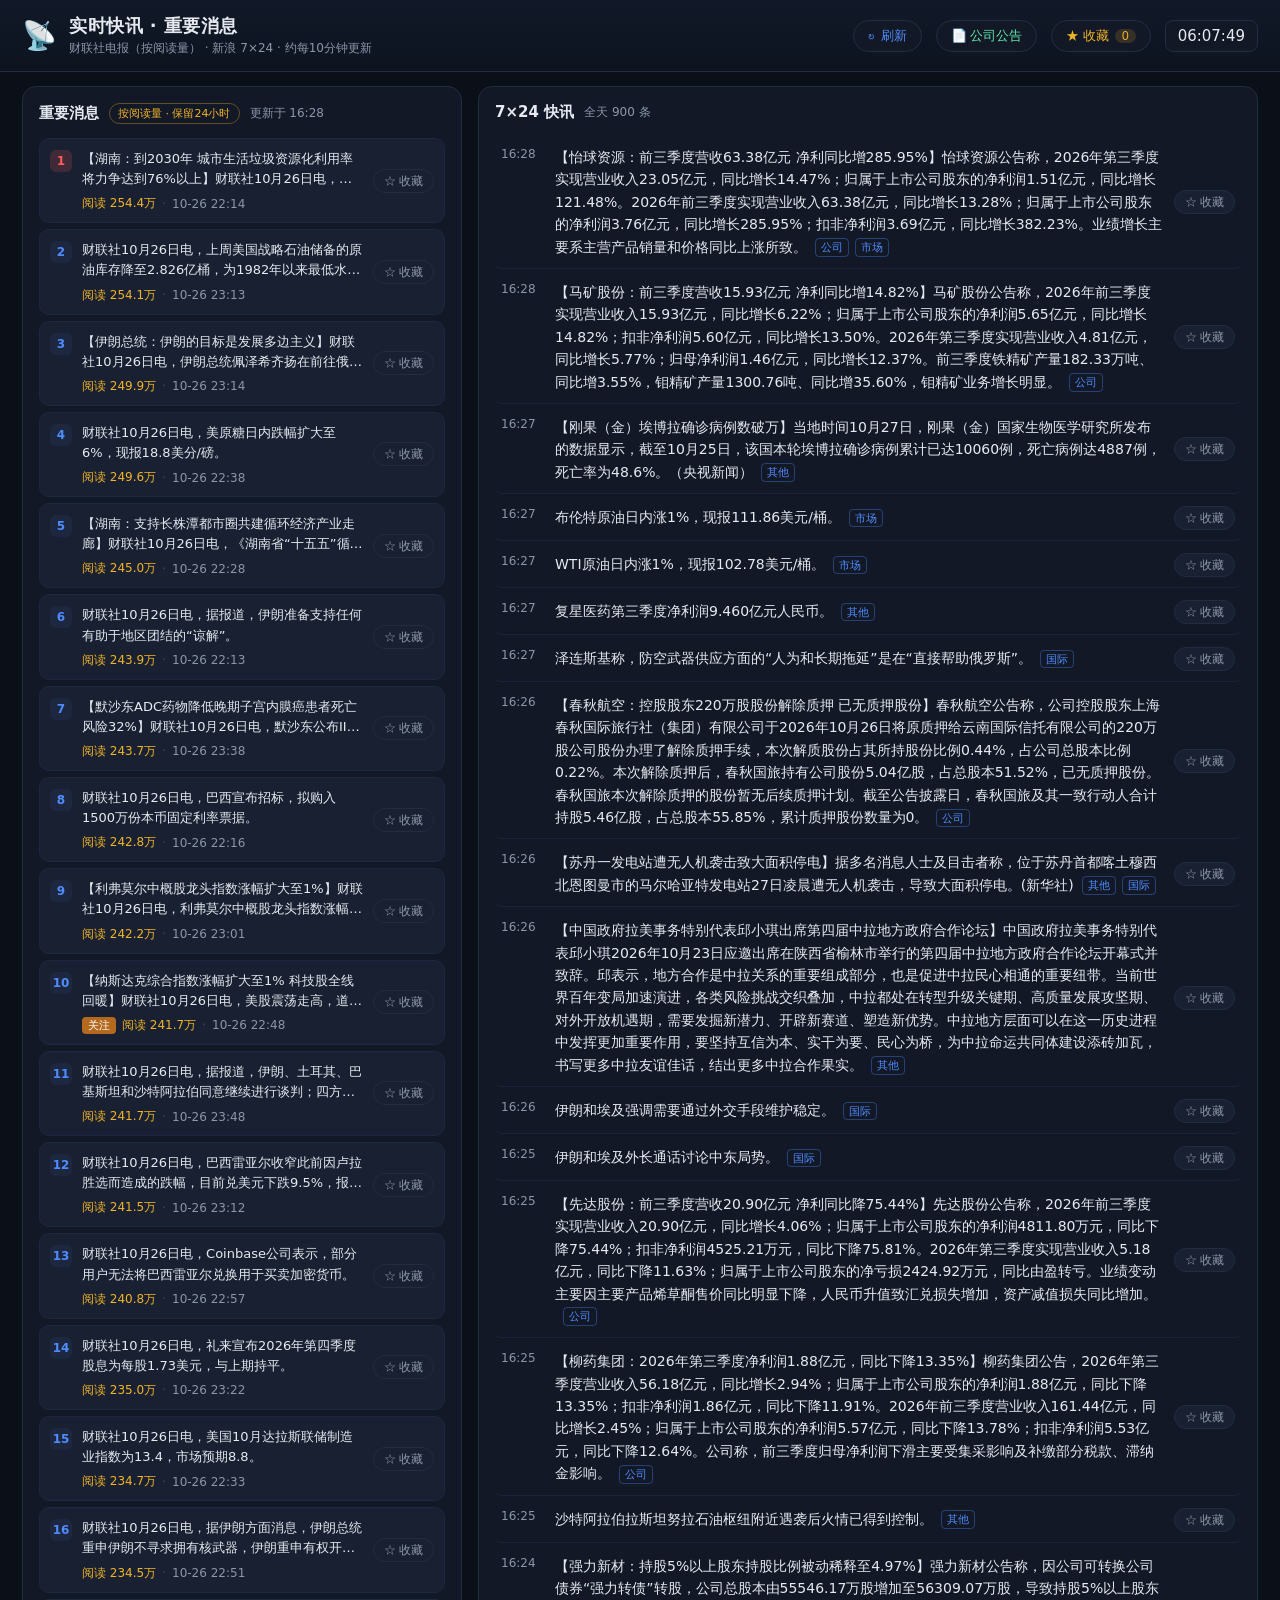
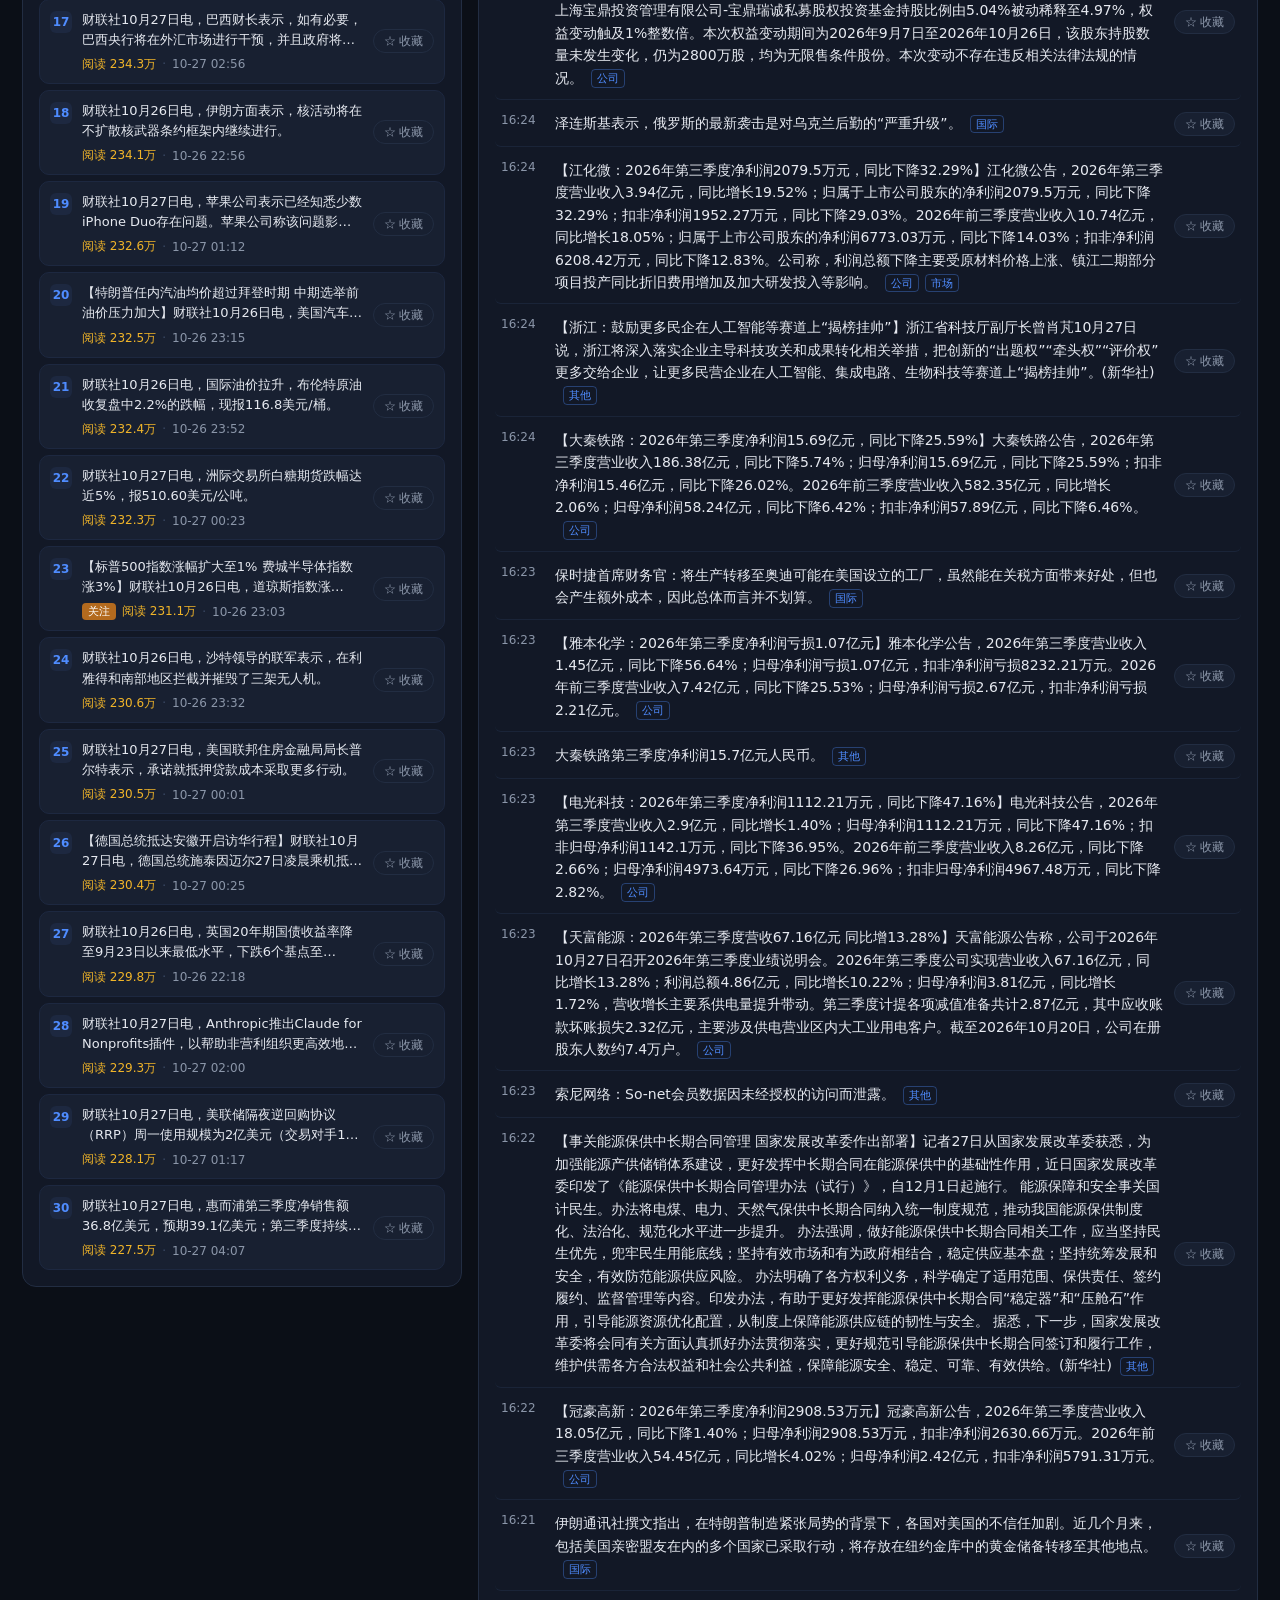
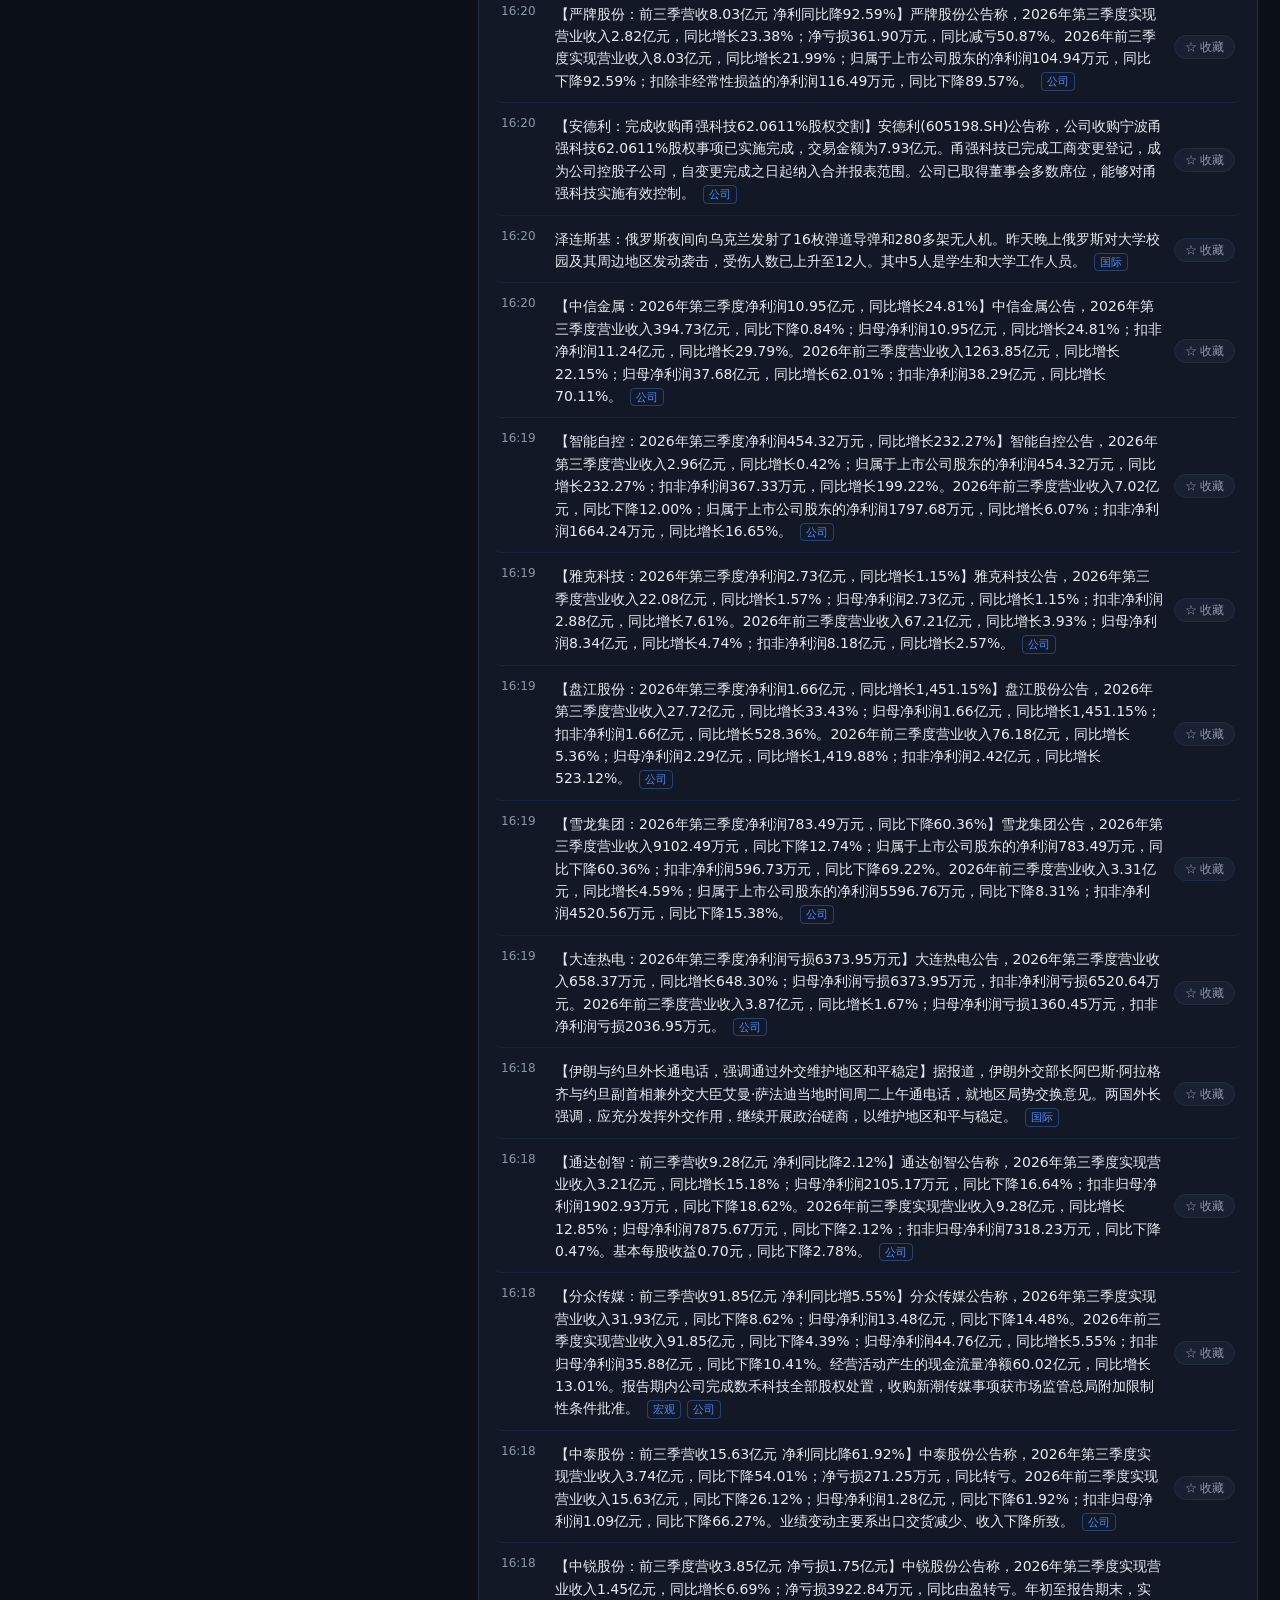
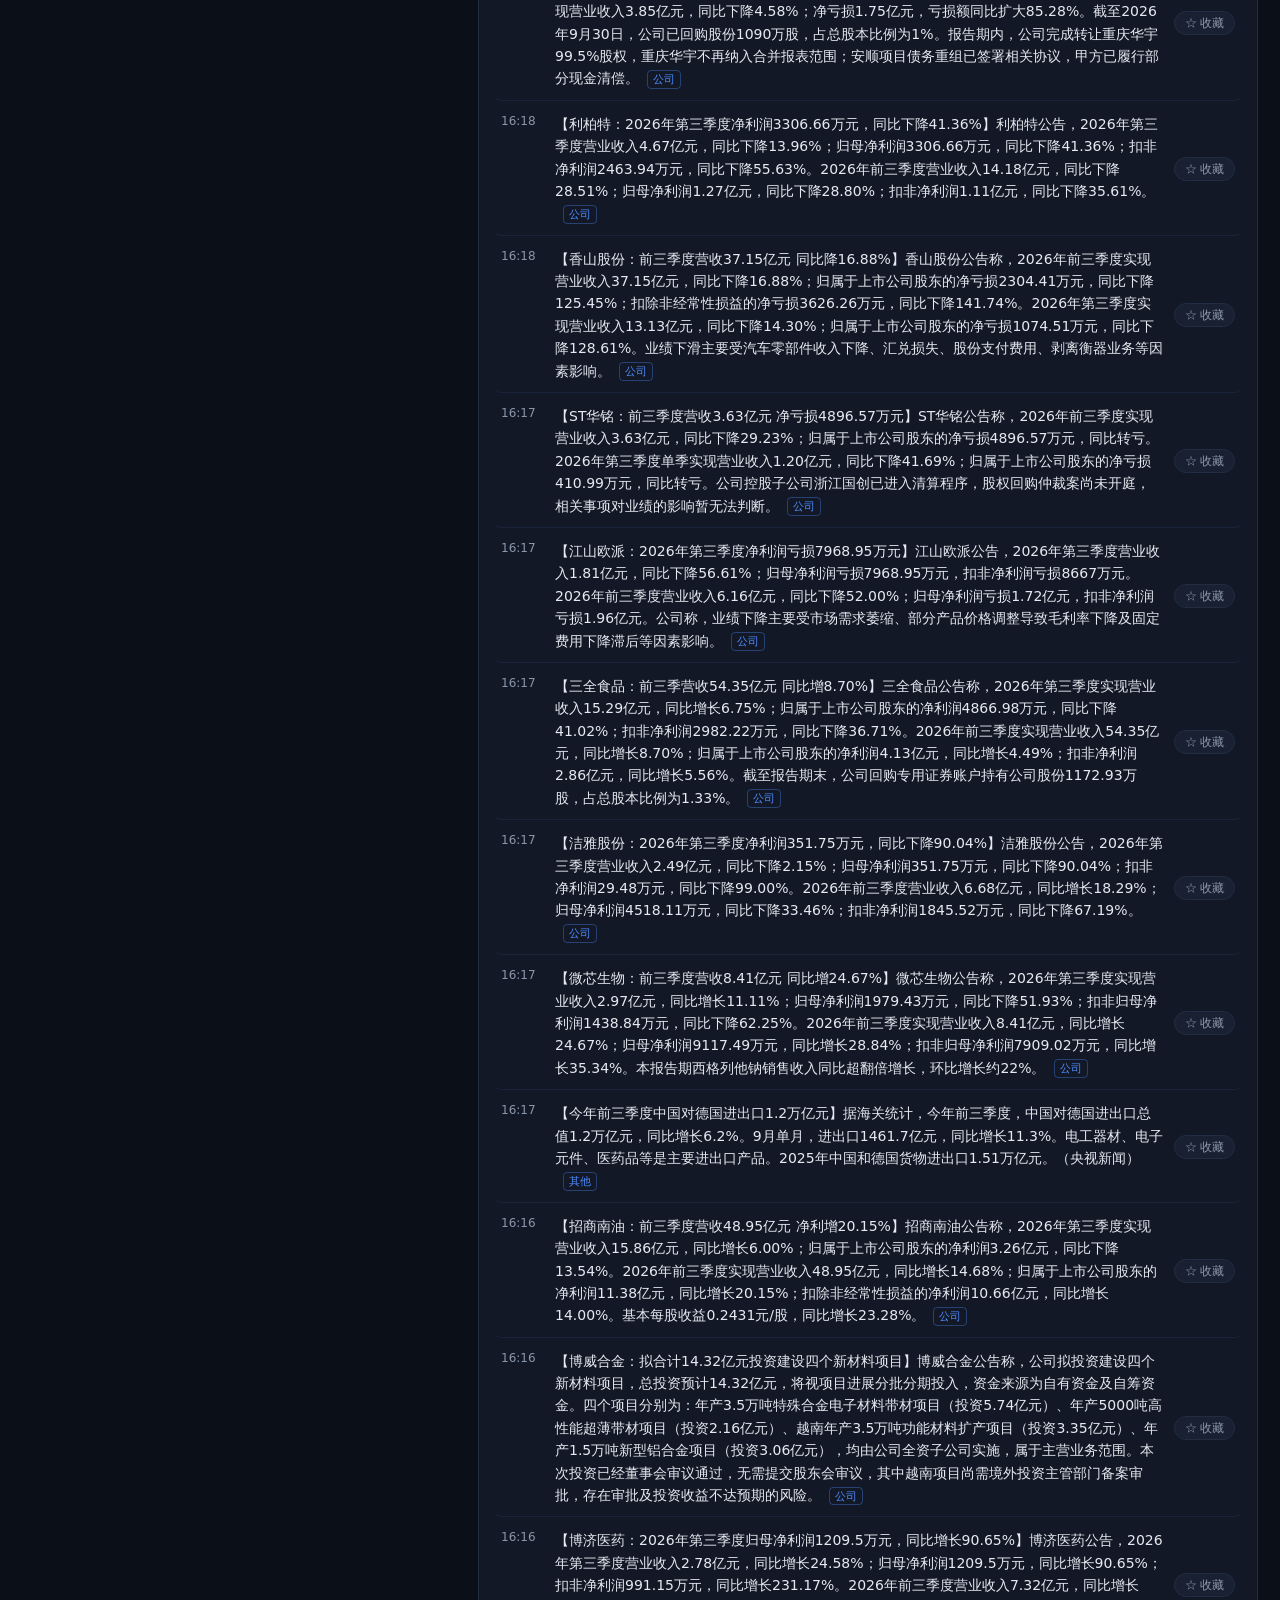
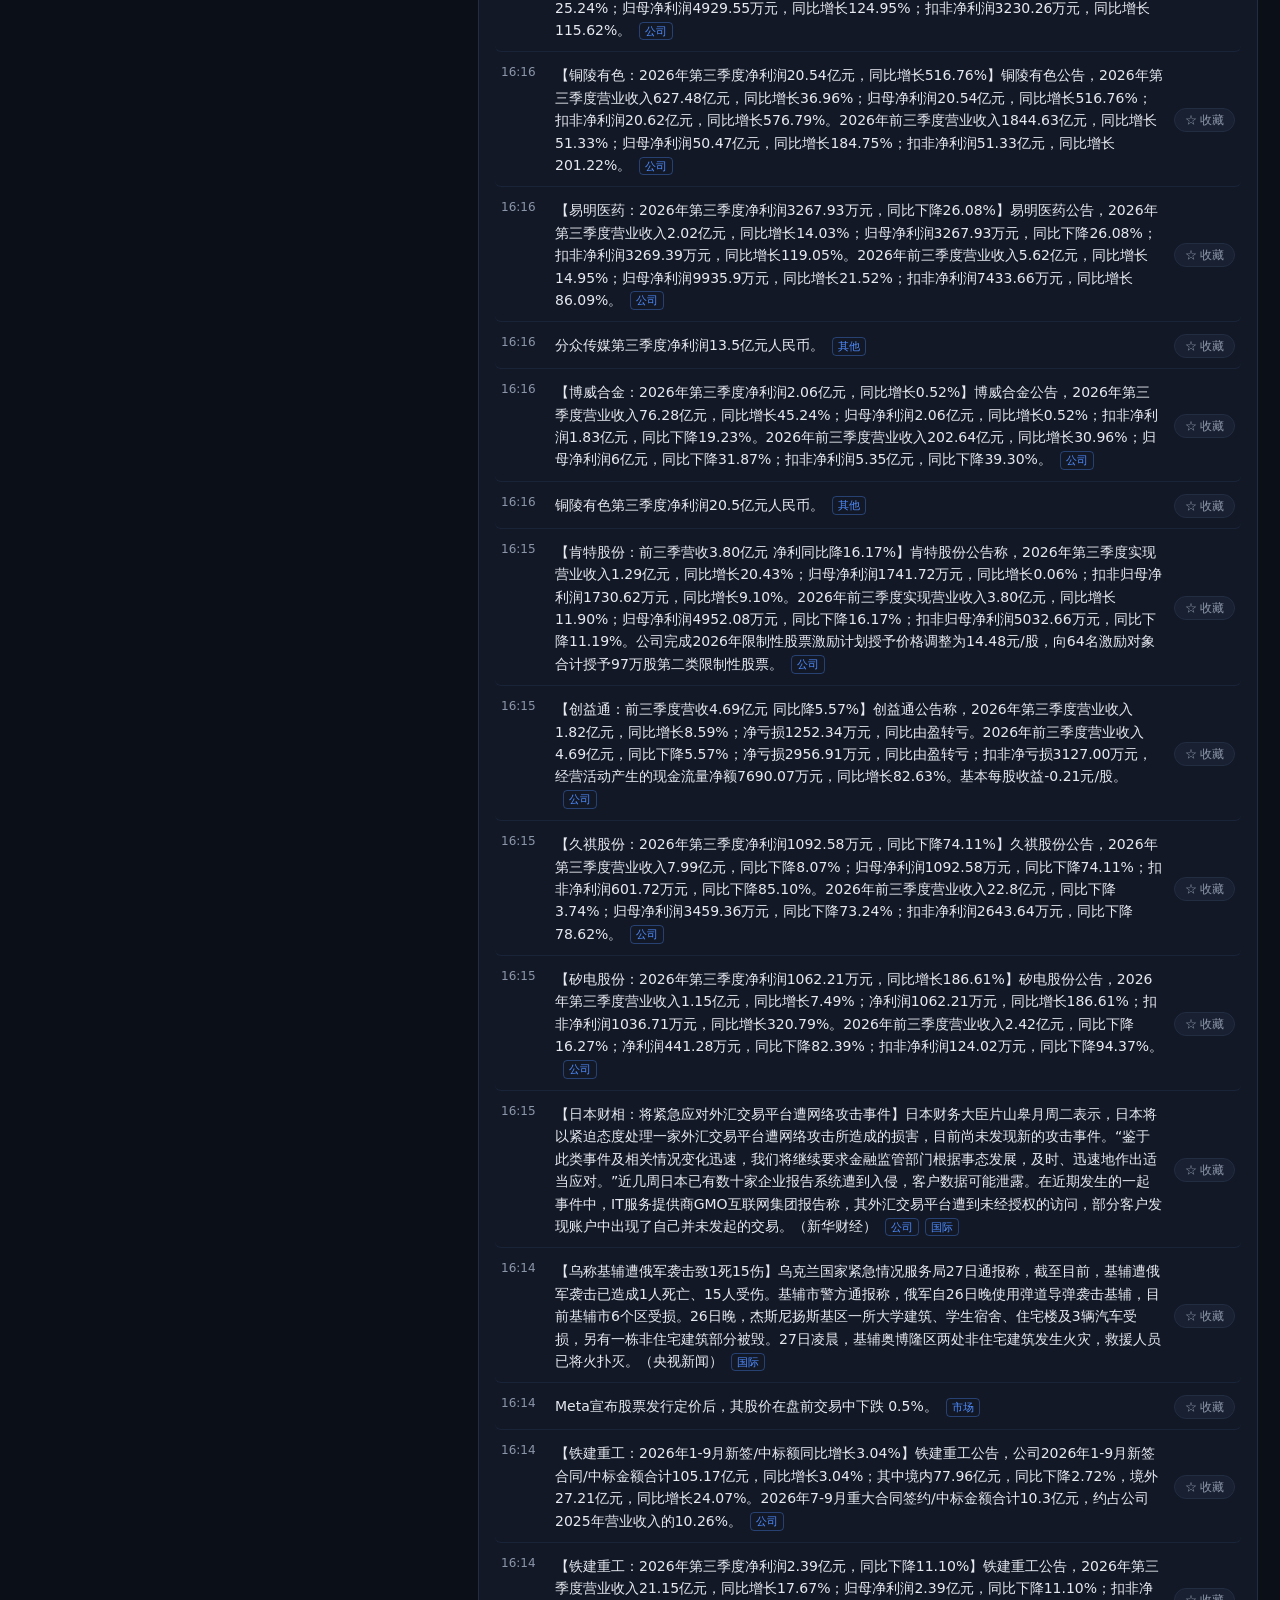
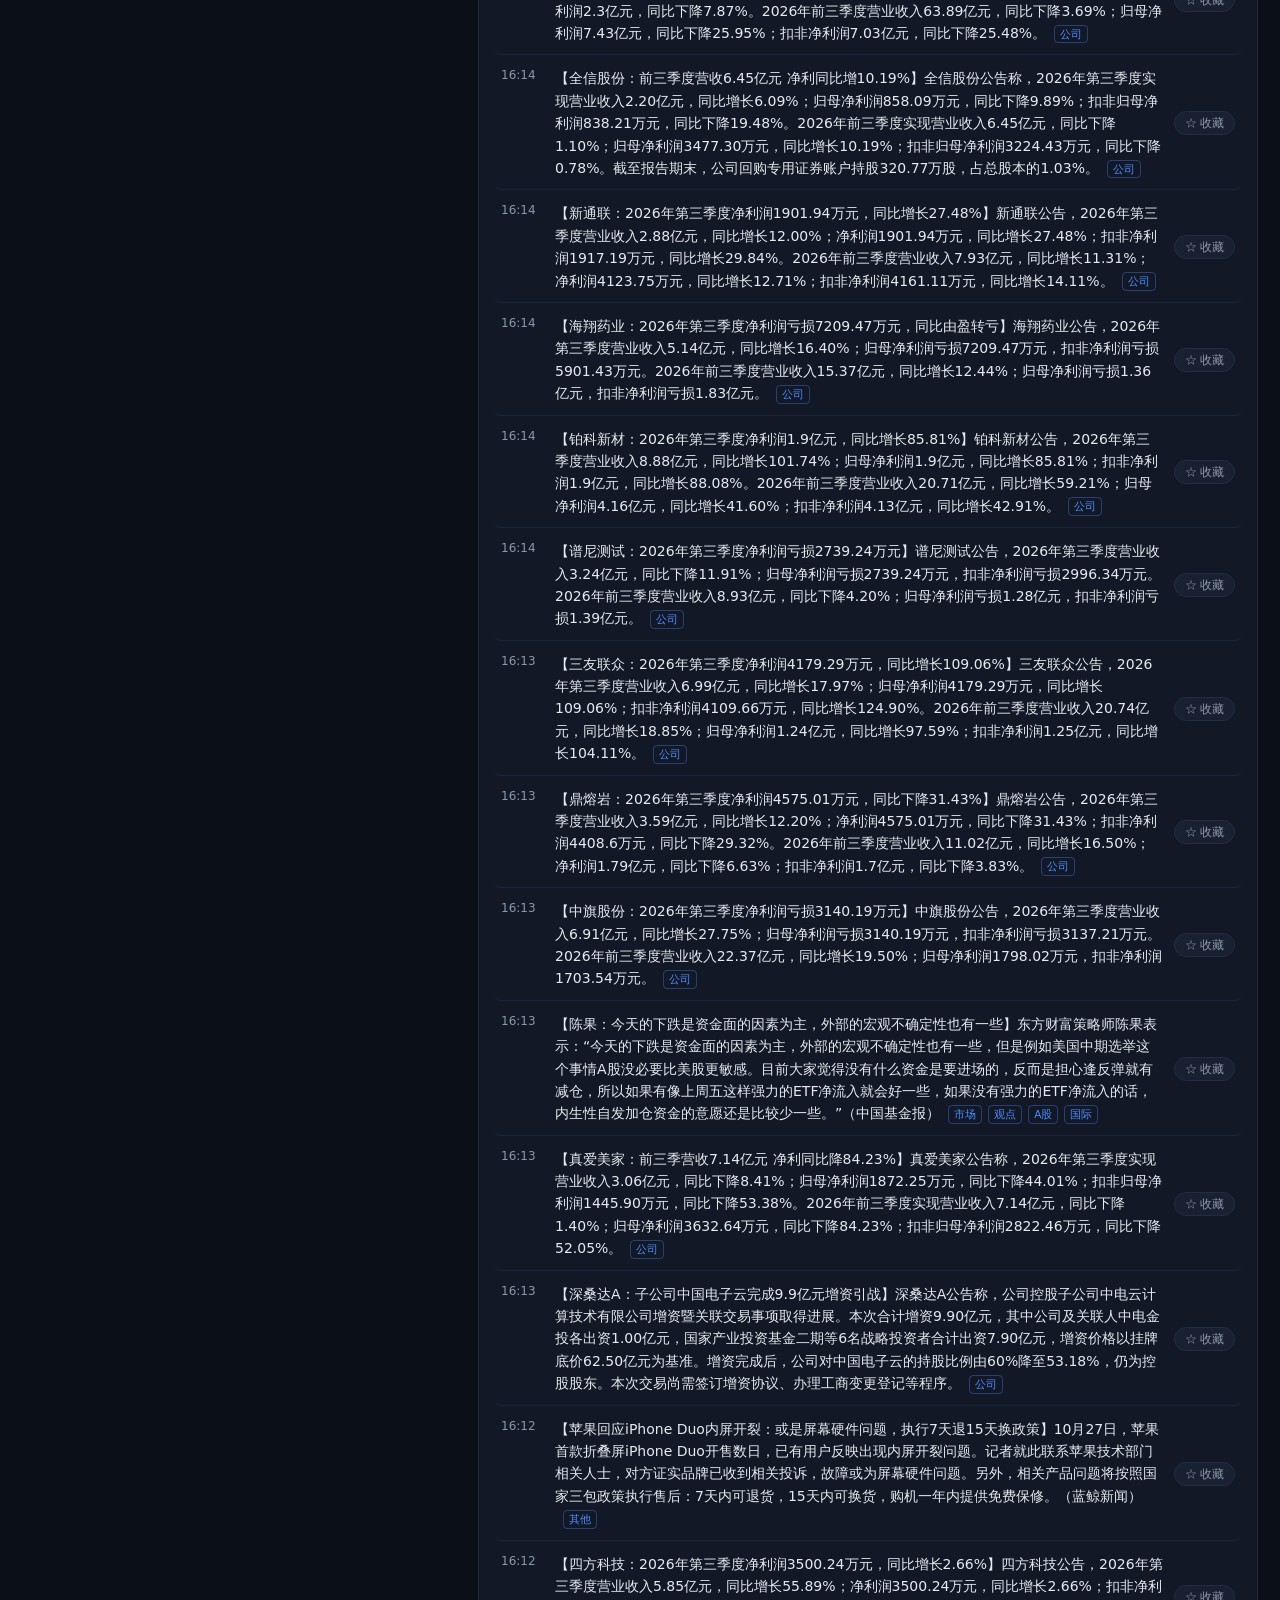
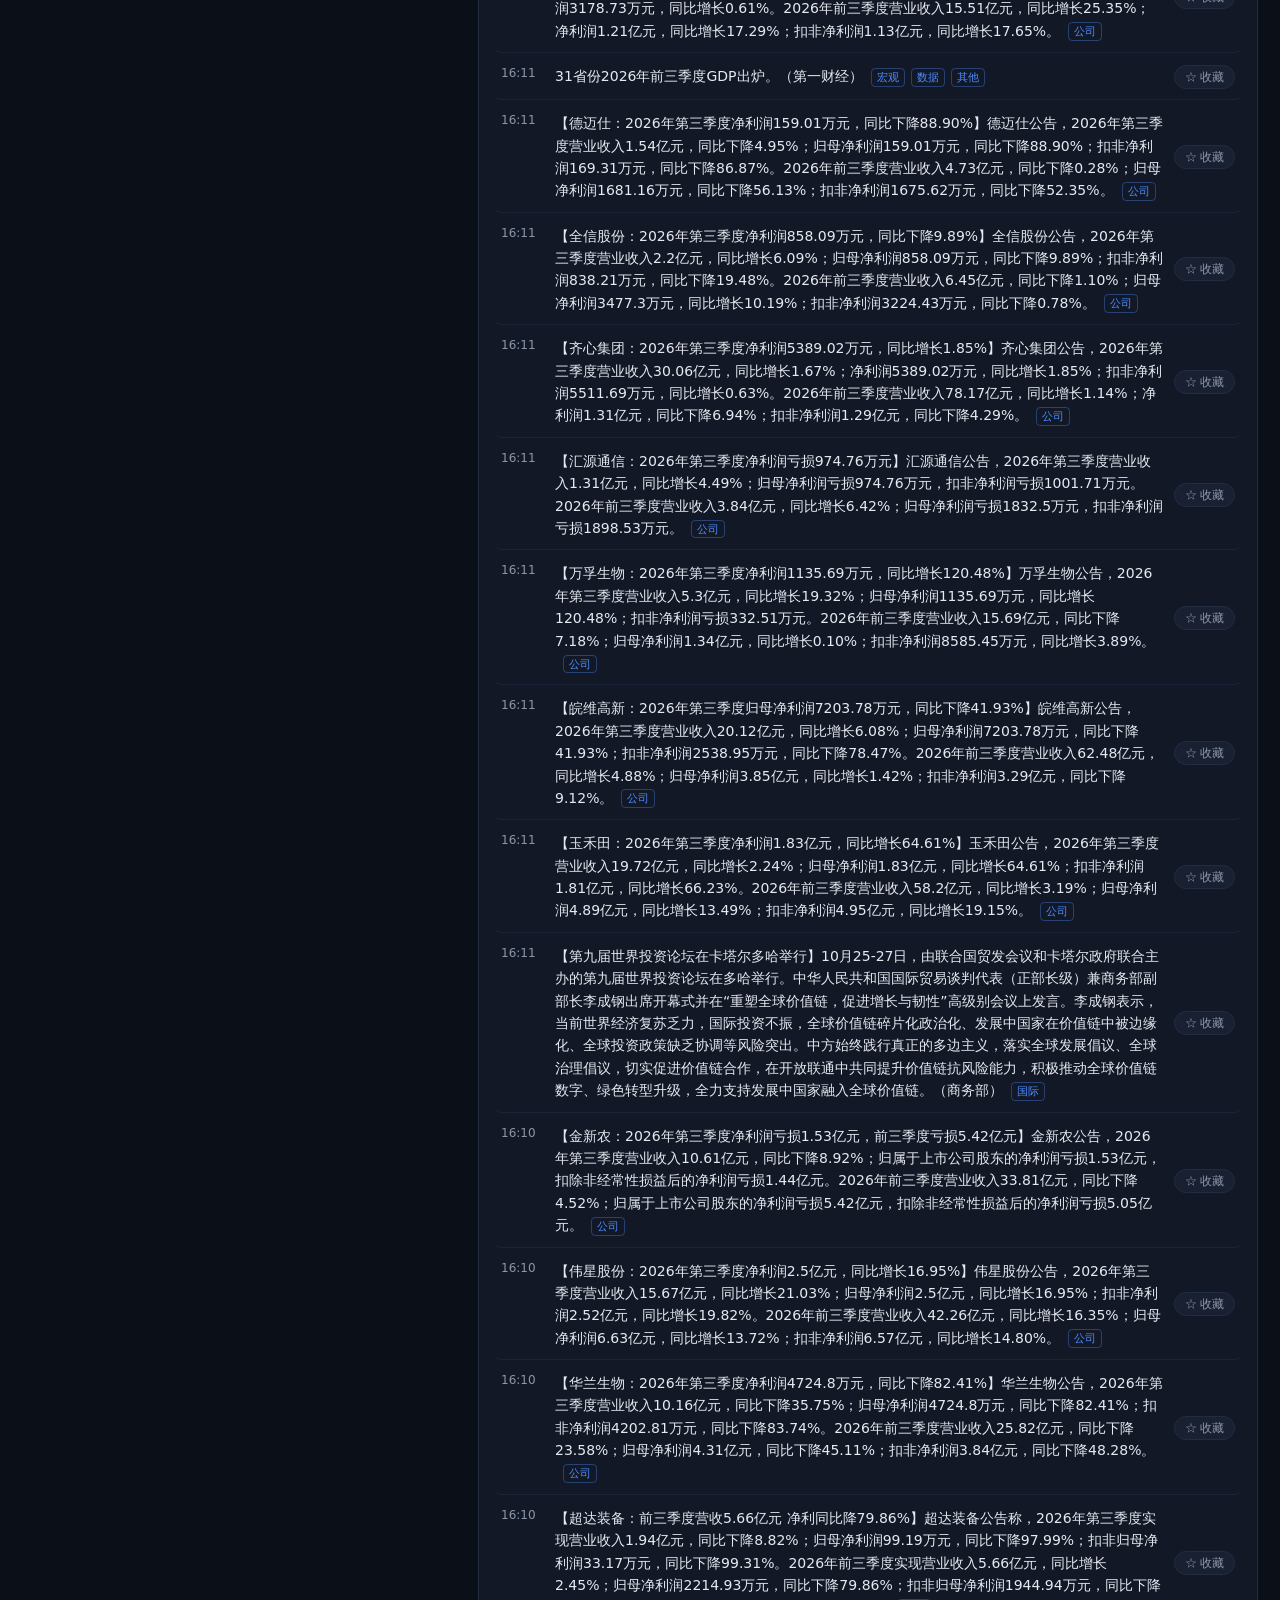
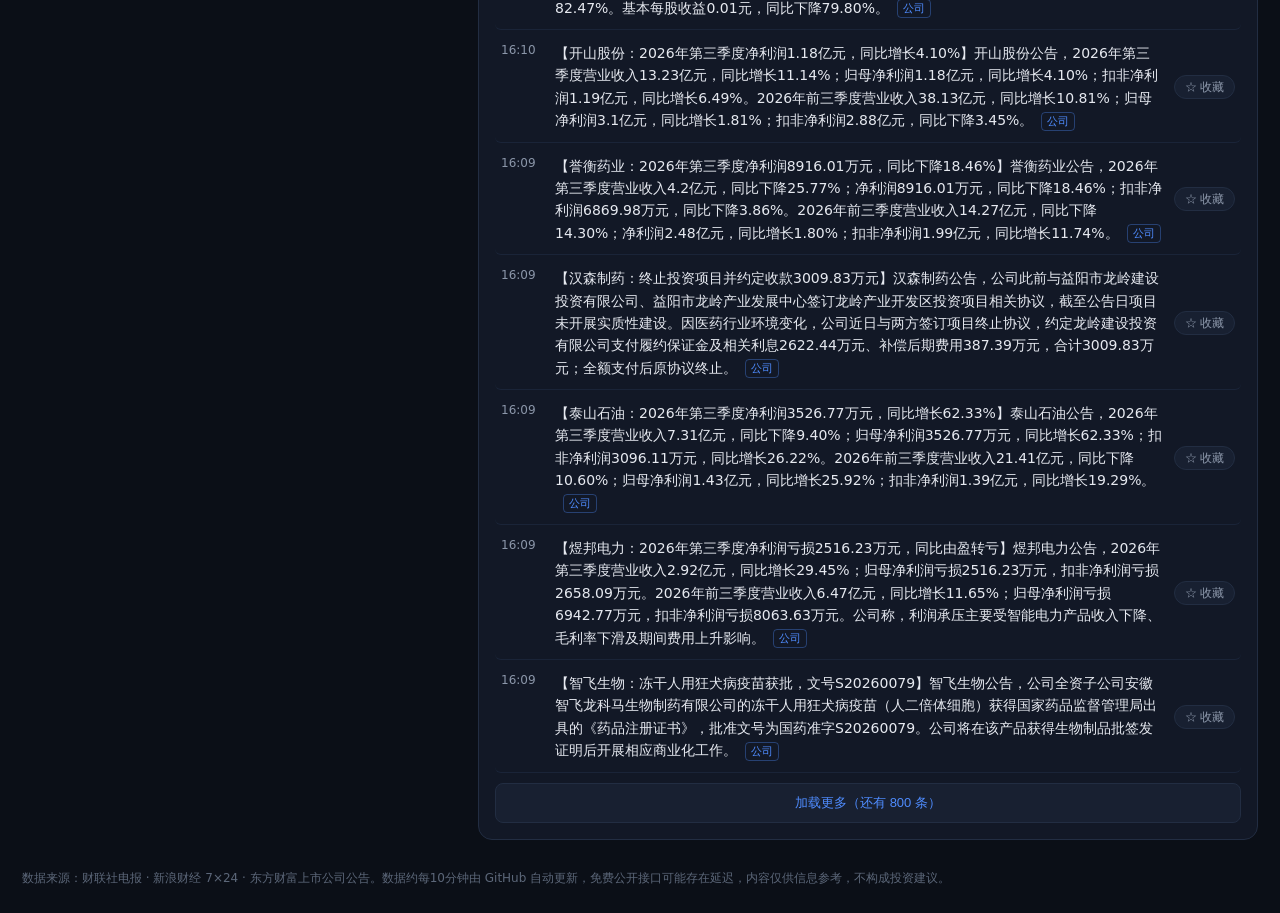
==== docs/index.html @ 0f70a87e "添加 GitHub Pages 静态版 + Actions 定时抓取" ====
<!doctype html>
<html lang="zh-CN">
<head>
  <meta charset="utf-8">
  <meta name="viewport" content="width=device-width, initial-scale=1">
  <title>实时快讯 · 重要消息</title>
  <link rel="stylesheet" href="style.css">
</head>
<body>
  <header class="topbar">
    <div class="brand">
      <span class="logo">📡</span>
      <div>
        <h1>实时快讯 · 重要消息</h1>
        <div class="sub">财联社电报（按阅读量） · 新浪 7×24 · 约每10分钟更新</div>
      </div>
    </div>
    <div class="top-right">
      <button id="refresh-btn" class="refresh-btn"><span class="r-arrow">↻</span> 刷新</button>
      <button id="ann-toggle" class="ann-toggle">📄 公司公告</button>
      <button id="fav-toggle" class="fav-toggle">★ 收藏 <span class="count" id="fav-count">0</span></button>
      <div class="clock" id="clock">--:--:--</div>
    </div>
  </header>

  <main>
    <section class="panel important-panel">
      <div class="panel-head">
        <h2>重要消息</h2>
        <span class="badge">按阅读量 · 保留24小时</span>
        <span class="updated" id="cls-updated">--</span>
      </div>
      <div class="important" id="important"></div>
    </section>

    <section class="panel news-panel">
      <div class="panel-head">
        <h2>7×24 快讯</h2>
        <span class="updated" id="news-updated">--</span>
      </div>
      <div class="news" id="news"></div>
    </section>
  </main>

  <footer>
    数据来源：财联社电报 · 新浪财经 7×24 · 东方财富上市公司公告。数据约每10分钟由 GitHub 自动更新，免费公开接口可能存在延迟，内容仅供信息参考，不构成投资建议。
  </footer>

  <div class="drawer-overlay" id="drawer-overlay"></div>
  <aside class="drawer" id="fav-drawer" aria-hidden="true">
    <div class="drawer-head">
      <h2>我的收藏</h2>
      <span class="drawer-count" id="fav-count-head">0 条</span>
      <button id="clear-favs" class="ghost-btn">清空</button>
      <button id="drawer-close" class="icon-btn" title="关闭">✕</button>
    </div>
    <div class="news drawer-list" id="favs"></div>
  </aside>

  <aside class="drawer" id="ann-drawer" aria-hidden="true">
    <div class="drawer-head">
      <h2>公司公告</h2>
      <span class="drawer-count" id="ann-updated">--</span>
      <button id="ann-drawer-close" class="icon-btn" title="关闭">✕</button>
    </div>
    <div class="ann-list drawer-list" id="announcements"></div>
  </aside>

  <script src="app.js"></script>
</body>
</html>
---- docs/style.css ----
:root {
  --bg: #0b0f17;
  --panel: #121826;
  --panel-2: #182031;
  --border: #222d42;
  --text: #e6e9f0;
  --muted: #8b96a9;
  --up: #ff5b5b;
  --down: #2fbf71;
  --accent: #4f8cff;
  --gold: #f0b429;
}

* { box-sizing: border-box; }

html, body {
  margin: 0;
  padding: 0;
  background: var(--bg);
  color: var(--text);
  font-family: "Segoe UI", "Microsoft YaHei", "PingFang SC", system-ui, sans-serif;
  font-size: 14px;
}

.topbar {
  display: flex;
  align-items: center;
  justify-content: space-between;
  padding: 14px 22px;
  background: linear-gradient(180deg, #111827, #0d1420);
  border-bottom: 1px solid var(--border);
  position: sticky;
  top: 0;
  z-index: 20;
}

.brand { display: flex; align-items: center; gap: 12px; }
.logo { font-size: 28px; }
.brand h1 { margin: 0; font-size: 18px; font-weight: 700; letter-spacing: .5px; }
.sub { color: var(--muted); font-size: 12px; margin-top: 2px; }

.top-right { display: flex; align-items: center; gap: 14px; }
.clock {
  font-variant-numeric: tabular-nums;
  font-size: 15px;
  background: var(--panel);
  border: 1px solid var(--border);
  padding: 6px 12px;
  border-radius: 8px;
}
.status-pill {
  font-size: 12px;
  padding: 6px 12px;
  border-radius: 999px;
  border: 1px solid var(--border);
  color: var(--muted);
  background: var(--panel);
}
.status-pill.ok { color: #5ee6a8; border-color: rgba(94,230,168,.4); }
.status-pill.err { color: #ff8b8b; border-color: rgba(255,139,139,.4); }
.refresh-btn {
  background: var(--panel);
  border: 1px solid var(--border);
  color: var(--accent);
  border-radius: 999px;
  padding: 6px 14px;
  font-size: 13px;
  cursor: pointer;
  display: inline-flex;
  align-items: center;
  gap: 6px;
}
.refresh-btn:hover { border-color: rgba(79,140,255,.5); }
.refresh-btn .r-arrow { display: inline-block; }
.refresh-btn.spinning .r-arrow { animation: spin .7s linear; }
@keyframes spin { from { transform: rotate(0deg); } to { transform: rotate(360deg); } }
.ann-toggle {
  background: var(--panel);
  border: 1px solid var(--border);
  color: #5ee6a8;
  border-radius: 999px;
  padding: 6px 14px;
  font-size: 13px;
  cursor: pointer;
  display: inline-flex;
  align-items: center;
  gap: 6px;
}
.ann-toggle:hover { border-color: rgba(94,230,168,.5); }
.fav-toggle {
  background: var(--panel);
  border: 1px solid var(--border);
  color: var(--gold);
  border-radius: 999px;
  padding: 6px 14px;
  font-size: 13px;
  cursor: pointer;
  display: inline-flex;
  align-items: center;
  gap: 6px;
}
.fav-toggle:hover { border-color: rgba(240,180,41,.5); }
.count {
  background: rgba(240,180,41,.16);
  color: var(--gold);
  border-radius: 999px;
  padding: 0 7px;
  font-size: 12px;
  font-variant-numeric: tabular-nums;
}

main {
  max-width: 1500px;
  margin: 0 auto;
  padding: 14px 22px 30px;
  display: grid;
  grid-template-columns: minmax(340px, 440px) 1fr;
  gap: 16px;
  align-items: start;
}

.panel {
  background: var(--panel);
  border: 1px solid var(--border);
  border-radius: 14px;
  padding: 16px;
}
.important-panel { position: sticky; top: 76px; }

.panel-head {
  display: flex;
  align-items: center;
  flex-wrap: wrap;
  gap: 10px;
  margin-bottom: 14px;
}
.panel-head h2 { margin: 0; font-size: 15px; font-weight: 700; }
.badge {
  font-size: 11px;
  color: var(--gold);
  border: 1px solid rgba(240,180,41,.35);
  padding: 2px 8px;
  border-radius: 999px;
}
.updated { color: var(--muted); font-size: 12px; font-variant-numeric: tabular-nums; }

/* 重要消息 */
.important { display: flex; flex-direction: column; gap: 6px; }
.imp-item {
  display: flex;
  align-items: flex-start;
  gap: 10px;
  padding: 10px;
  background: var(--panel-2);
  border: 1px solid #1d2840;
  border-radius: 10px;
}
.imp-rank {
  flex: 0 0 auto;
  width: 22px;
  height: 22px;
  border-radius: 6px;
  background: #1d2840;
  color: var(--accent);
  font-size: 12px;
  font-weight: 700;
  display: flex;
  align-items: center;
  justify-content: center;
  margin-top: 1px;
}
.imp-item:first-child .imp-rank { background: rgba(255,91,91,.18); color: var(--up); }
.imp-body { flex: 1; min-width: 0; }
.imp-text {
  font-size: 13px;
  line-height: 1.55;
  display: -webkit-box;
  -webkit-line-clamp: 2;
  -webkit-box-orient: vertical;
  overflow: hidden;
}
.imp-text a { color: var(--text); text-decoration: none; }
.imp-text a:hover { color: var(--accent); }
.imp-meta {
  display: flex;
  align-items: center;
  flex-wrap: wrap;
  gap: 6px;
  margin-top: 6px;
  font-size: 12px;
  color: var(--muted);
}
.read { color: var(--gold); }
.dot { color: #3d4b66; }
.lvl-tag {
  font-size: 11px;
  color: #fff;
  background: #d33a3a;
  padding: 1px 6px;
  border-radius: 4px;
}
.lvl-tag.b { background: #b36a1e; }

/* 快讯与收藏 */
.news { display: flex; flex-direction: column; gap: 2px; }
.news-item {
  display: flex;
  align-items: flex-start;
  gap: 10px;
  padding: 10px 6px;
  border-bottom: 1px solid #1a2438;
  border-radius: 6px;
}
.news-item:hover { background: #161e30; }
.news-time {
  color: var(--muted);
  font-size: 12px;
  font-variant-numeric: tabular-nums;
  white-space: nowrap;
  padding-top: 1px;
  min-width: 44px;
}
.news-body { flex: 1; min-width: 0; line-height: 1.6; }
.news-text a { color: var(--text); text-decoration: none; }
.news-text a:hover { color: var(--accent); }
.news-tags { display: inline-flex; gap: 6px; margin-left: 8px; vertical-align: middle; }
.news-tag {
  font-size: 10.5px;
  color: var(--accent);
  border: 1px solid rgba(79,140,255,.35);
  padding: 0 5px;
  border-radius: 4px;
}
.news-src {
  font-size: 11px;
  color: var(--muted);
  border: 1px solid var(--border);
  padding: 0 6px;
  border-radius: 4px;
  margin-left: 8px;
}

.fav-btn {
  flex: 0 0 auto;
  background: var(--panel-2);
  border: 1px solid var(--border);
  cursor: pointer;
  color: var(--muted);
  font-size: 12px;
  line-height: 1;
  padding: 5px 10px;
  border-radius: 999px;
  white-space: nowrap;
  align-self: center;
  transition: all .12s;
}
.fav-btn:hover { color: var(--gold); border-color: rgba(240,180,41,.5); }
.fav-btn.on { color: var(--gold); border-color: rgba(240,180,41,.5); background: rgba(240,180,41,.08); }

.ghost-btn {
  background: var(--panel-2);
  border: 1px solid var(--border);
  color: var(--muted);
  border-radius: 8px;
  padding: 5px 12px;
  font-size: 12px;
  cursor: pointer;
}
.ghost-btn:hover { color: #ff8b8b; border-color: rgba(255,139,139,.4); }

.empty { color: var(--muted); font-size: 13px; padding: 16px 4px; }

.news-item.fresh { animation: fadein 1.4s; }
@keyframes fadein { from { background: rgba(79,140,255,.16); } to { background: transparent; } }
.load-more {
  display: block;
  width: 100%;
  margin-top: 10px;
  padding: 10px;
  background: var(--panel-2);
  border: 1px solid var(--border);
  color: var(--accent);
  border-radius: 8px;
  cursor: pointer;
  font-size: 13px;
}
.load-more:hover { border-color: rgba(79,140,255,.5); }

/* 上市公司公告 */
.ann-list { display: flex; flex-direction: column; gap: 2px; }
.ann-item {
  display: flex;
  align-items: flex-start;
  gap: 12px;
  padding: 9px 6px;
  border-bottom: 1px solid #1a2438;
  border-radius: 6px;
}
.ann-item:hover { background: #161e30; }
.ann-date {
  color: var(--muted);
  font-size: 12px;
  font-variant-numeric: tabular-nums;
  white-space: nowrap;
  min-width: 40px;
  padding-top: 1px;
}
.ann-body { flex: 1; min-width: 0; }
.ann-title { font-size: 13.5px; line-height: 1.5; }
.ann-title a { color: var(--text); text-decoration: none; }
.ann-title a:hover { color: var(--accent); }
.ann-meta { display: flex; align-items: center; gap: 8px; margin-top: 4px; font-size: 12px; color: var(--muted); }
.ann-company { color: #9aa7bc; }
.ann-cat {
  font-size: 11px;
  color: var(--accent);
  border: 1px solid rgba(79,140,255,.35);
  padding: 0 6px;
  border-radius: 4px;
}
.ann-link { color: var(--text); text-decoration: none; cursor: pointer; }
.ann-link:hover { color: var(--accent); }

/* 收藏抽屉 */
.drawer-overlay {
  position: fixed;
  inset: 0;
  background: rgba(4,8,16,.55);
  opacity: 0;
  visibility: hidden;
  transition: opacity .18s;
  z-index: 40;
}
.drawer-overlay.open { opacity: 1; visibility: visible; }
.drawer {
  position: fixed;
  top: 0;
  right: 0;
  bottom: 0;
  width: min(440px, 92vw);
  background: #0f1522;
  border-left: 1px solid var(--border);
  z-index: 50;
  transform: translateX(100%);
  transition: transform .22s ease;
  display: flex;
  flex-direction: column;
}
.drawer.open { transform: translateX(0); }
.drawer-head {
  display: flex;
  align-items: center;
  gap: 10px;
  padding: 16px;
  border-bottom: 1px solid var(--border);
}
.drawer-head h2 { margin: 0; font-size: 15px; font-weight: 700; }
.drawer-count { color: var(--gold); font-size: 12px; }
.drawer-head .ghost-btn { margin-left: auto; }
.icon-btn {
  background: none;
  border: none;
  color: var(--muted);
  font-size: 16px;
  cursor: pointer;
  padding: 4px 8px;
  border-radius: 6px;
}
.icon-btn:hover { color: var(--text); background: var(--panel-2); }
.drawer-list { flex: 1; overflow-y: auto; padding: 6px 14px 20px; }

/* 公告正文弹窗 */
.modal-overlay {
  position: fixed;
  inset: 0;
  background: rgba(4,8,16,.6);
  opacity: 0;
  visibility: hidden;
  transition: opacity .18s;
  z-index: 60;
}
.modal-overlay.open { opacity: 1; visibility: visible; }
.modal {
  position: fixed;
  left: 50%;
  top: 50%;
  transform: translate(-50%, -50%) scale(.98);
  width: min(760px, 94vw);
  max-height: 86vh;
  background: #101624;
  border: 1px solid var(--border);
  border-radius: 14px;
  z-index: 70;
  display: flex;
  flex-direction: column;
  opacity: 0;
  visibility: hidden;
  transition: all .18s;
}
.modal.open { opacity: 1; visibility: visible; transform: translate(-50%, -50%) scale(1); }
.modal-head {
  display: flex;
  align-items: center;
  justify-content: space-between;
  gap: 10px;
  padding: 14px 16px;
  border-bottom: 1px solid var(--border);
}
.modal-head h2 { margin: 0; font-size: 15px; font-weight: 700; }
.modal-meta { padding: 8px 16px 0; color: var(--muted); font-size: 12px; }
.modal-body {
  flex: 1;
  overflow-y: auto;
  padding: 12px 16px 16px;
  font-size: 13.5px;
  line-height: 1.75;
  white-space: pre-wrap;
  word-break: break-word;
}
.modal-foot { padding: 10px 16px; border-top: 1px solid var(--border); }
.modal-foot a { color: var(--accent); text-decoration: none; font-size: 12.5px; }
.modal-foot a:hover { text-decoration: underline; }

footer {
  max-width: 1500px;
  margin: 0 auto 26px;
  padding: 0 22px;
  color: #5c6779;
  font-size: 12px;
}

@media (max-width: 980px) {
  main { grid-template-columns: 1fr; }
  .important-panel { position: static; }
  .topbar { flex-direction: column; align-items: flex-start; gap: 10px; }
  .top-right { width: 100%; justify-content: space-between; }
}
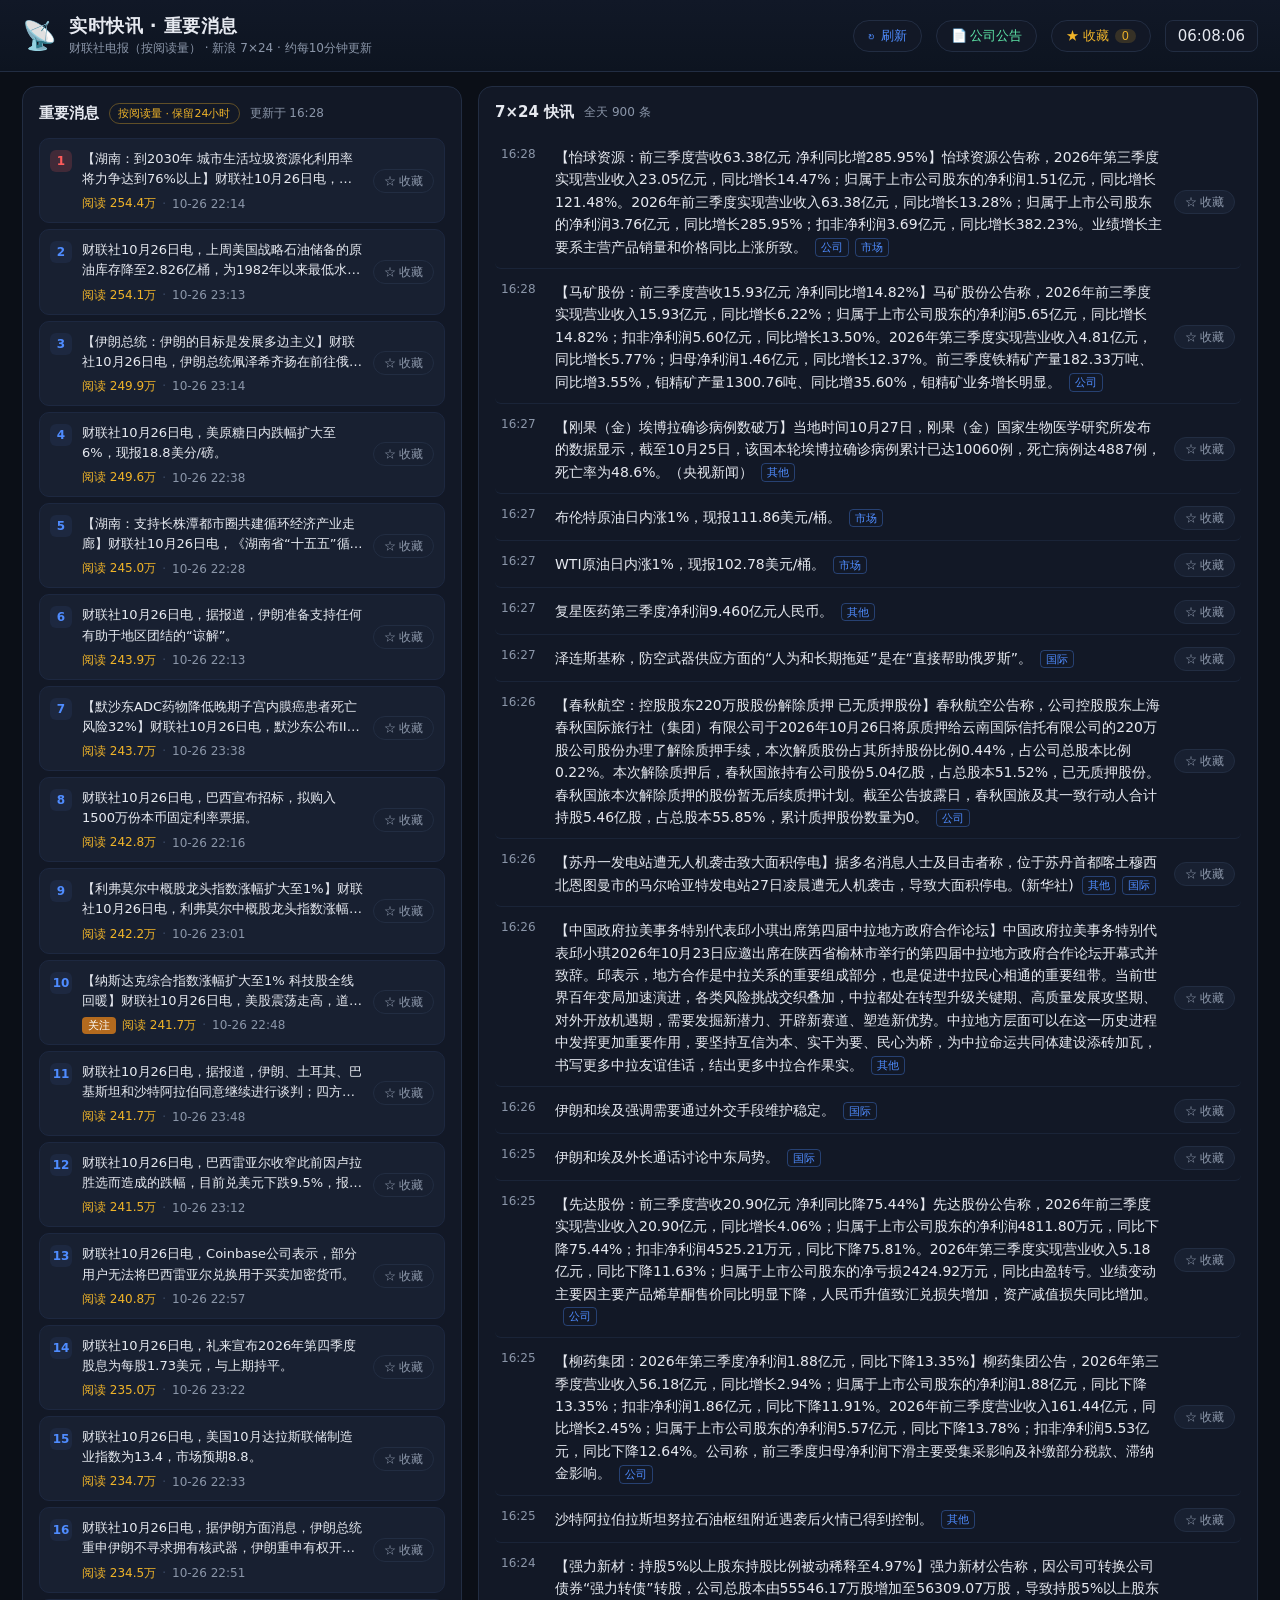
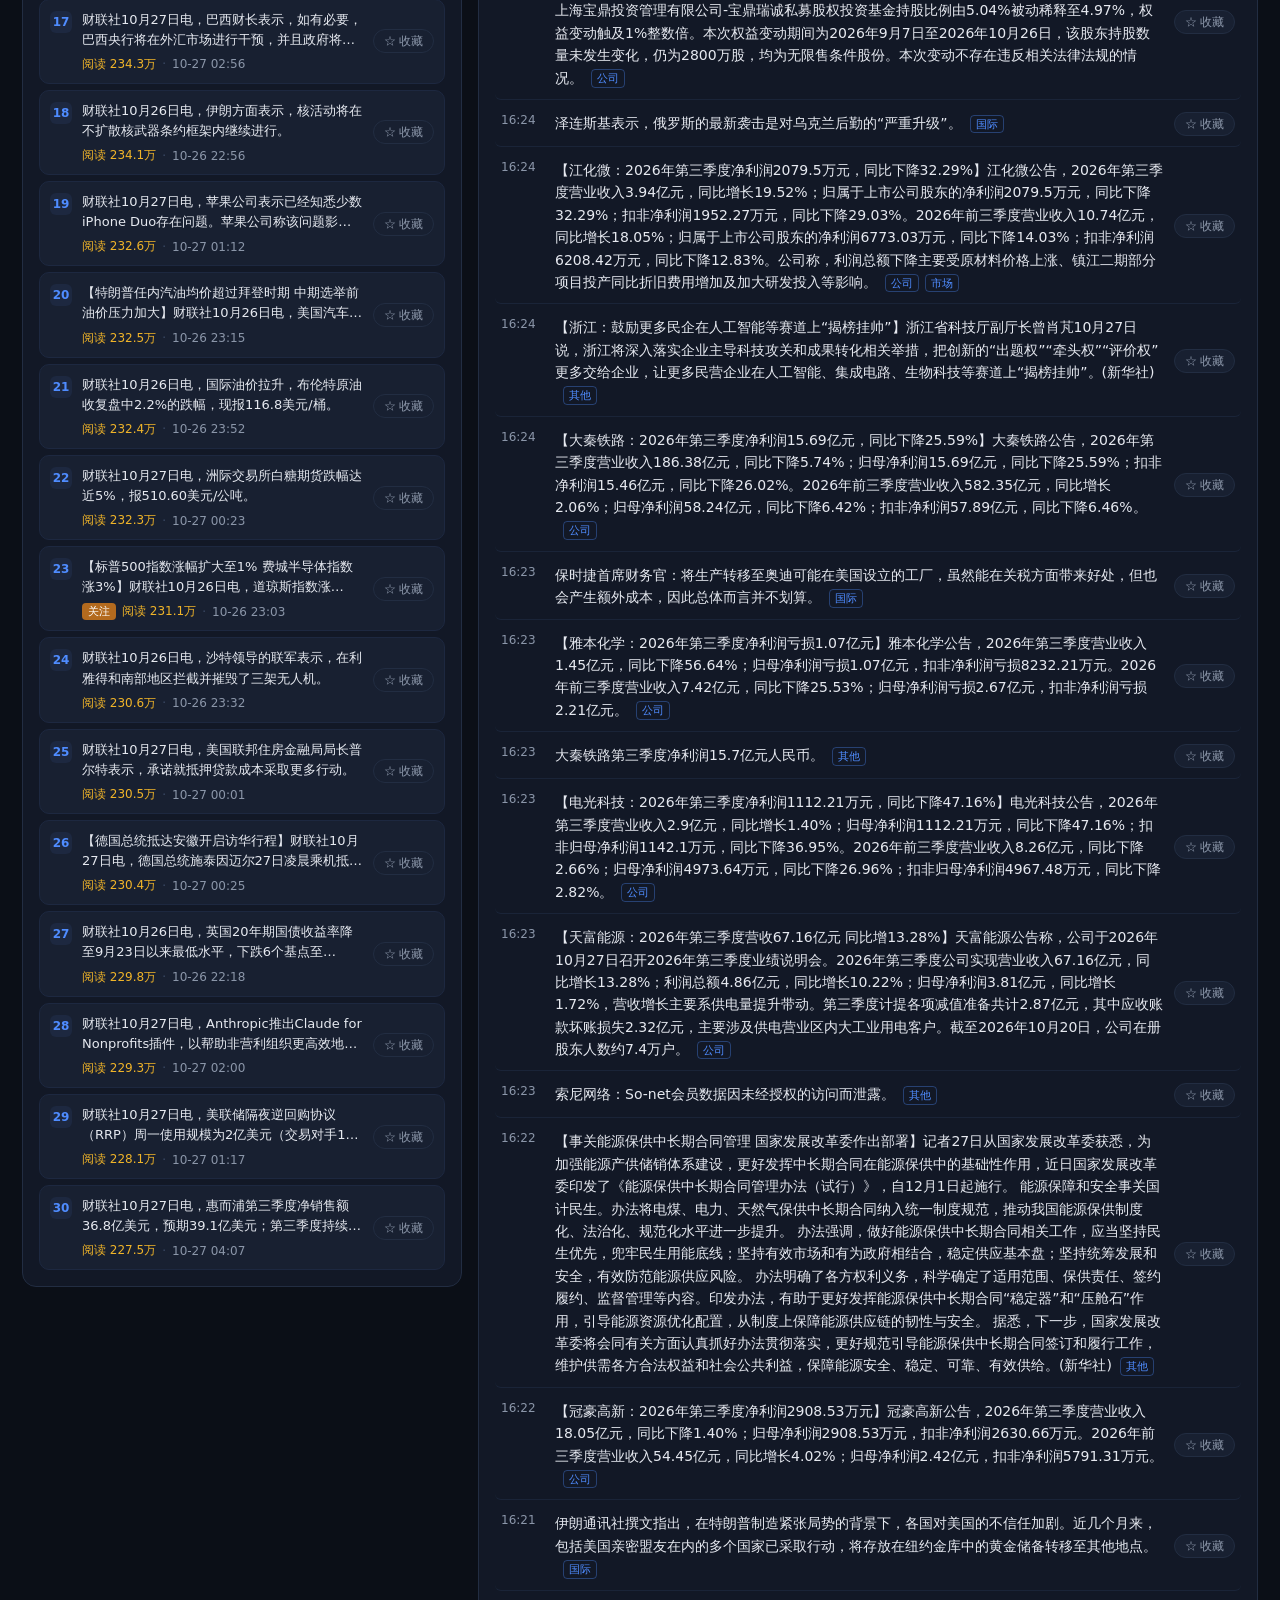
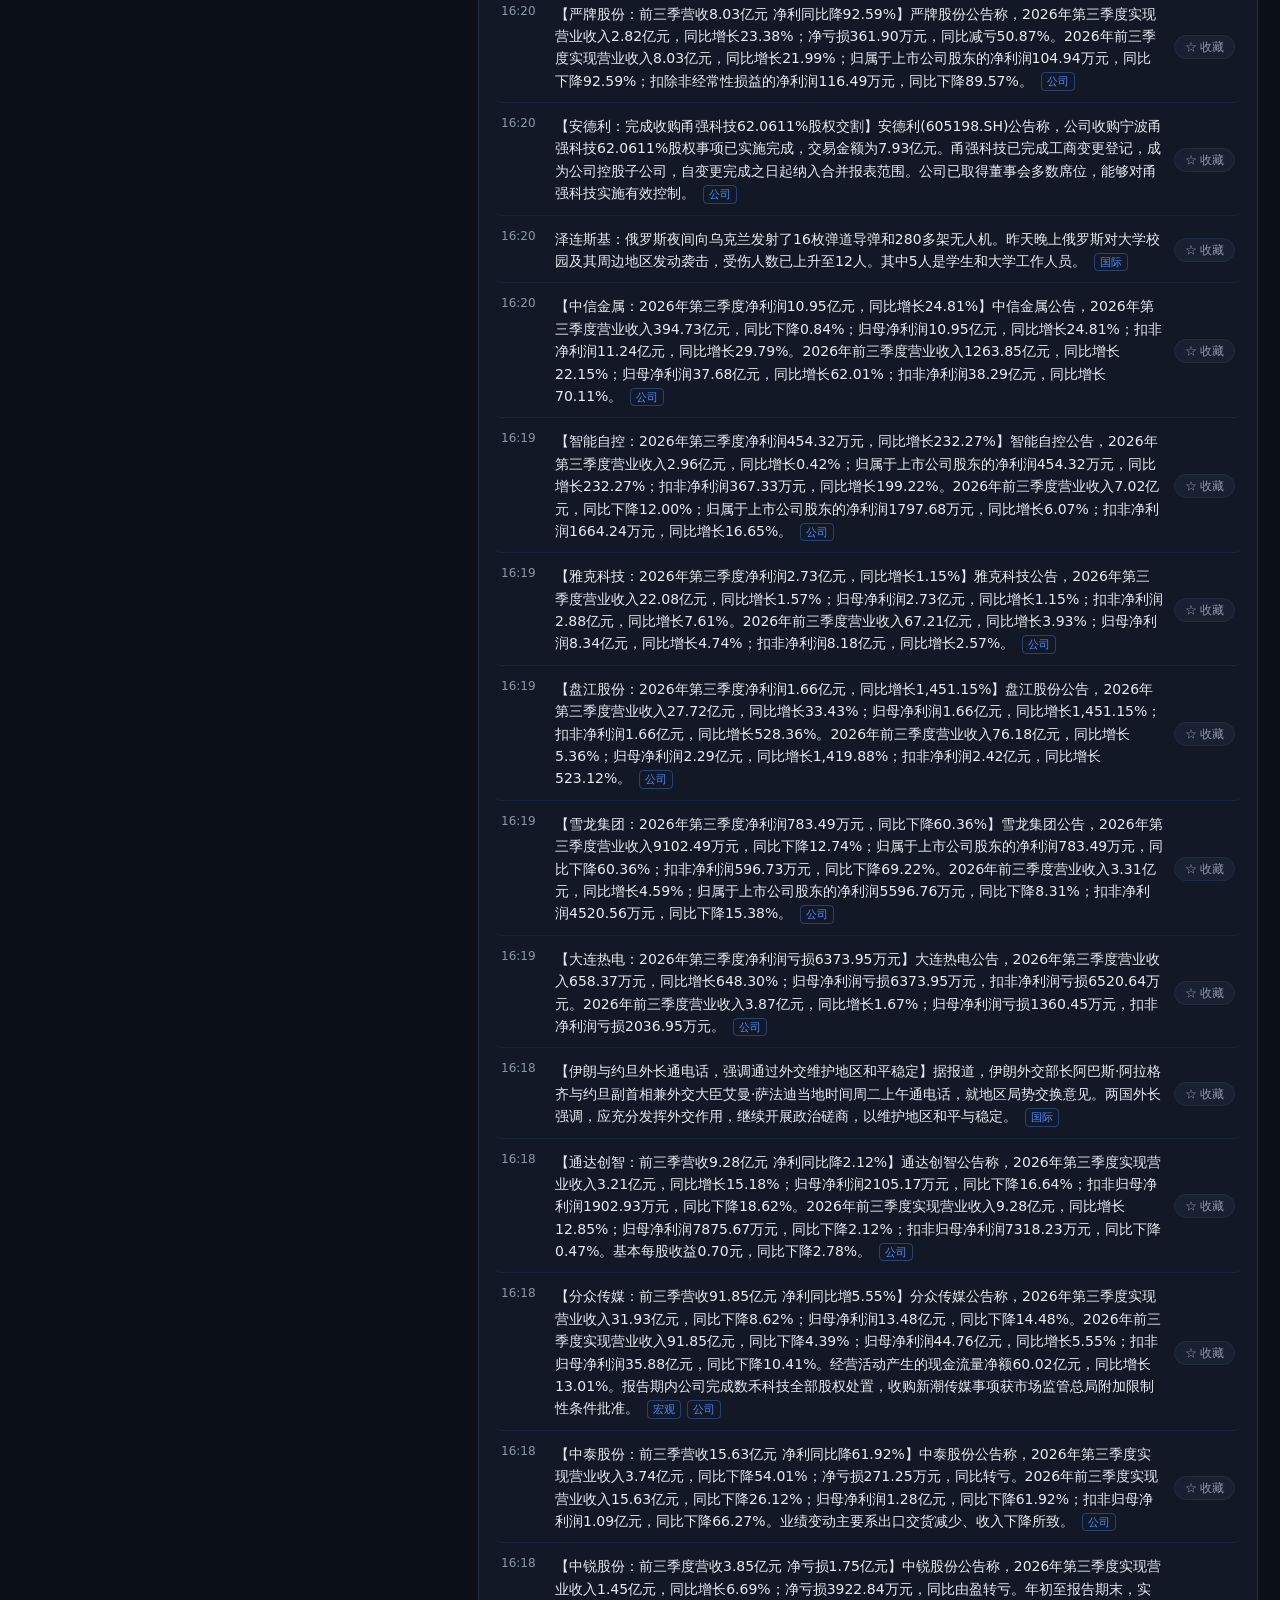
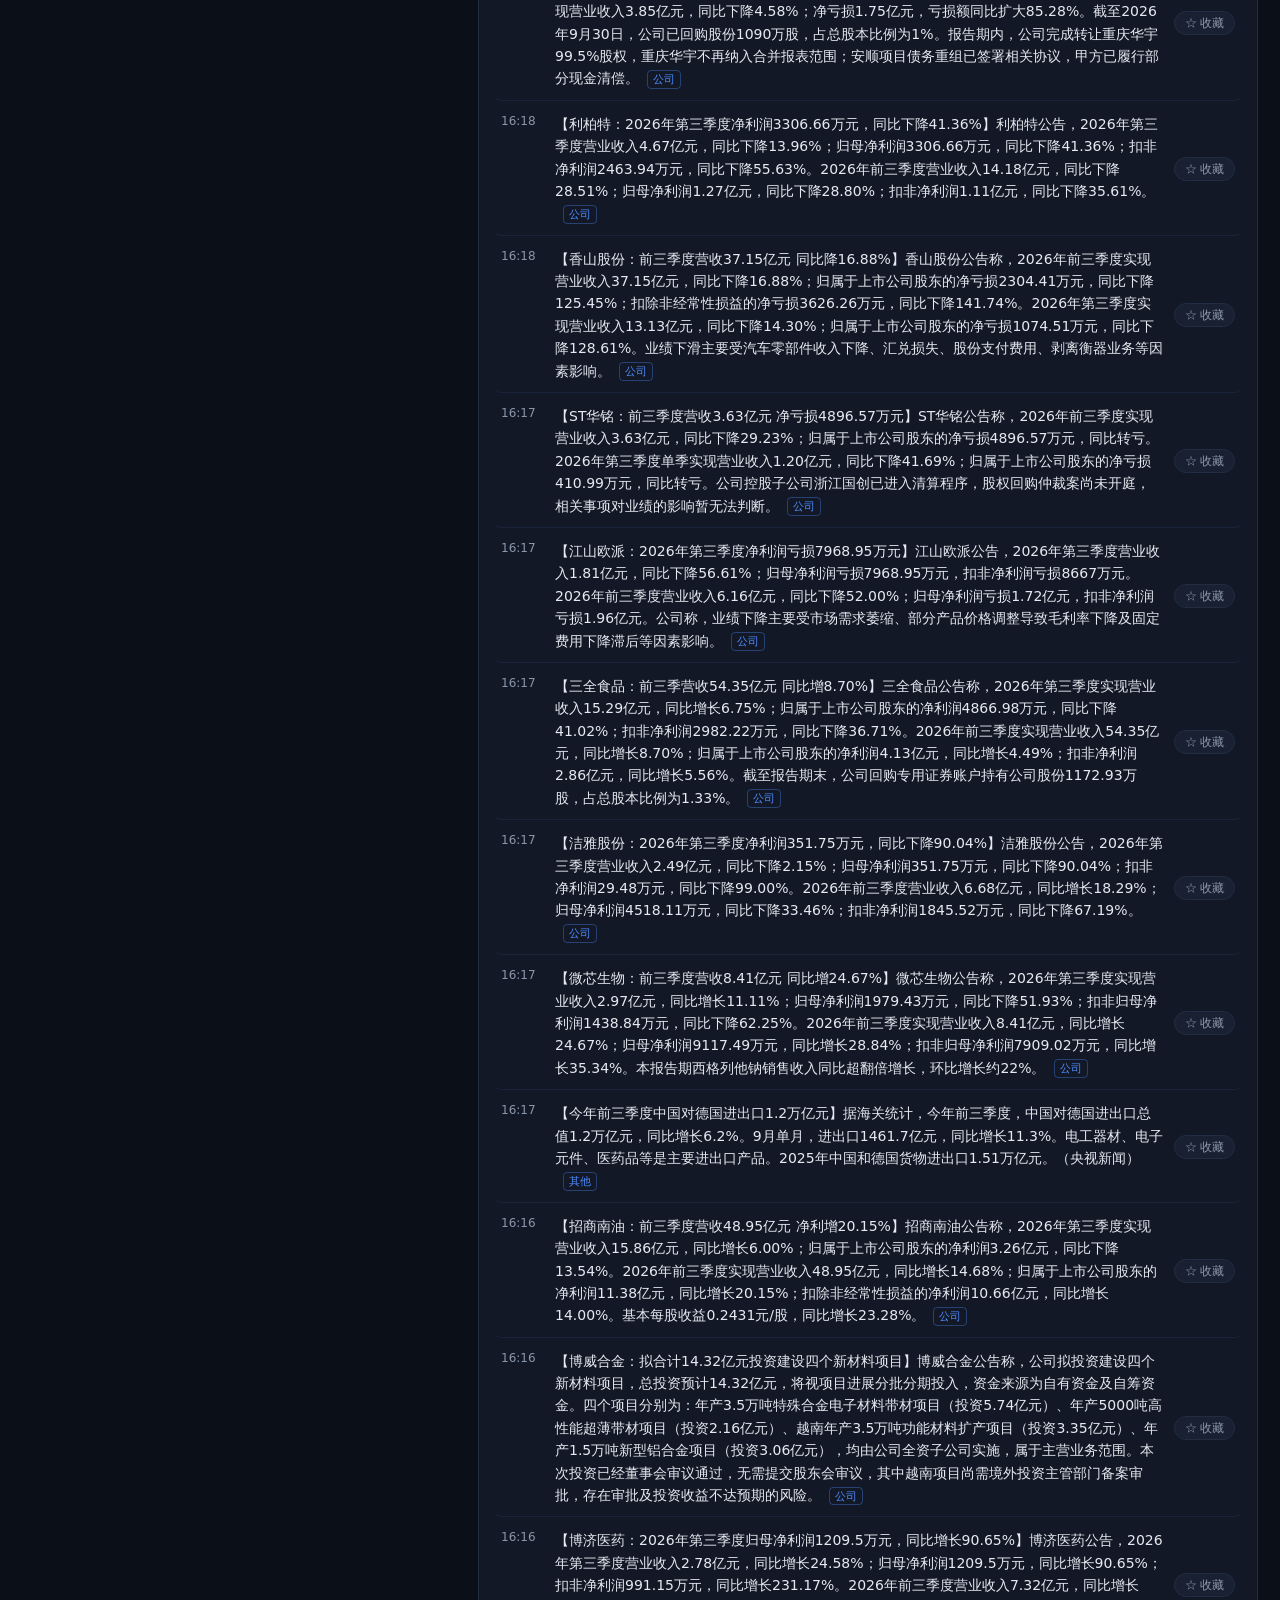
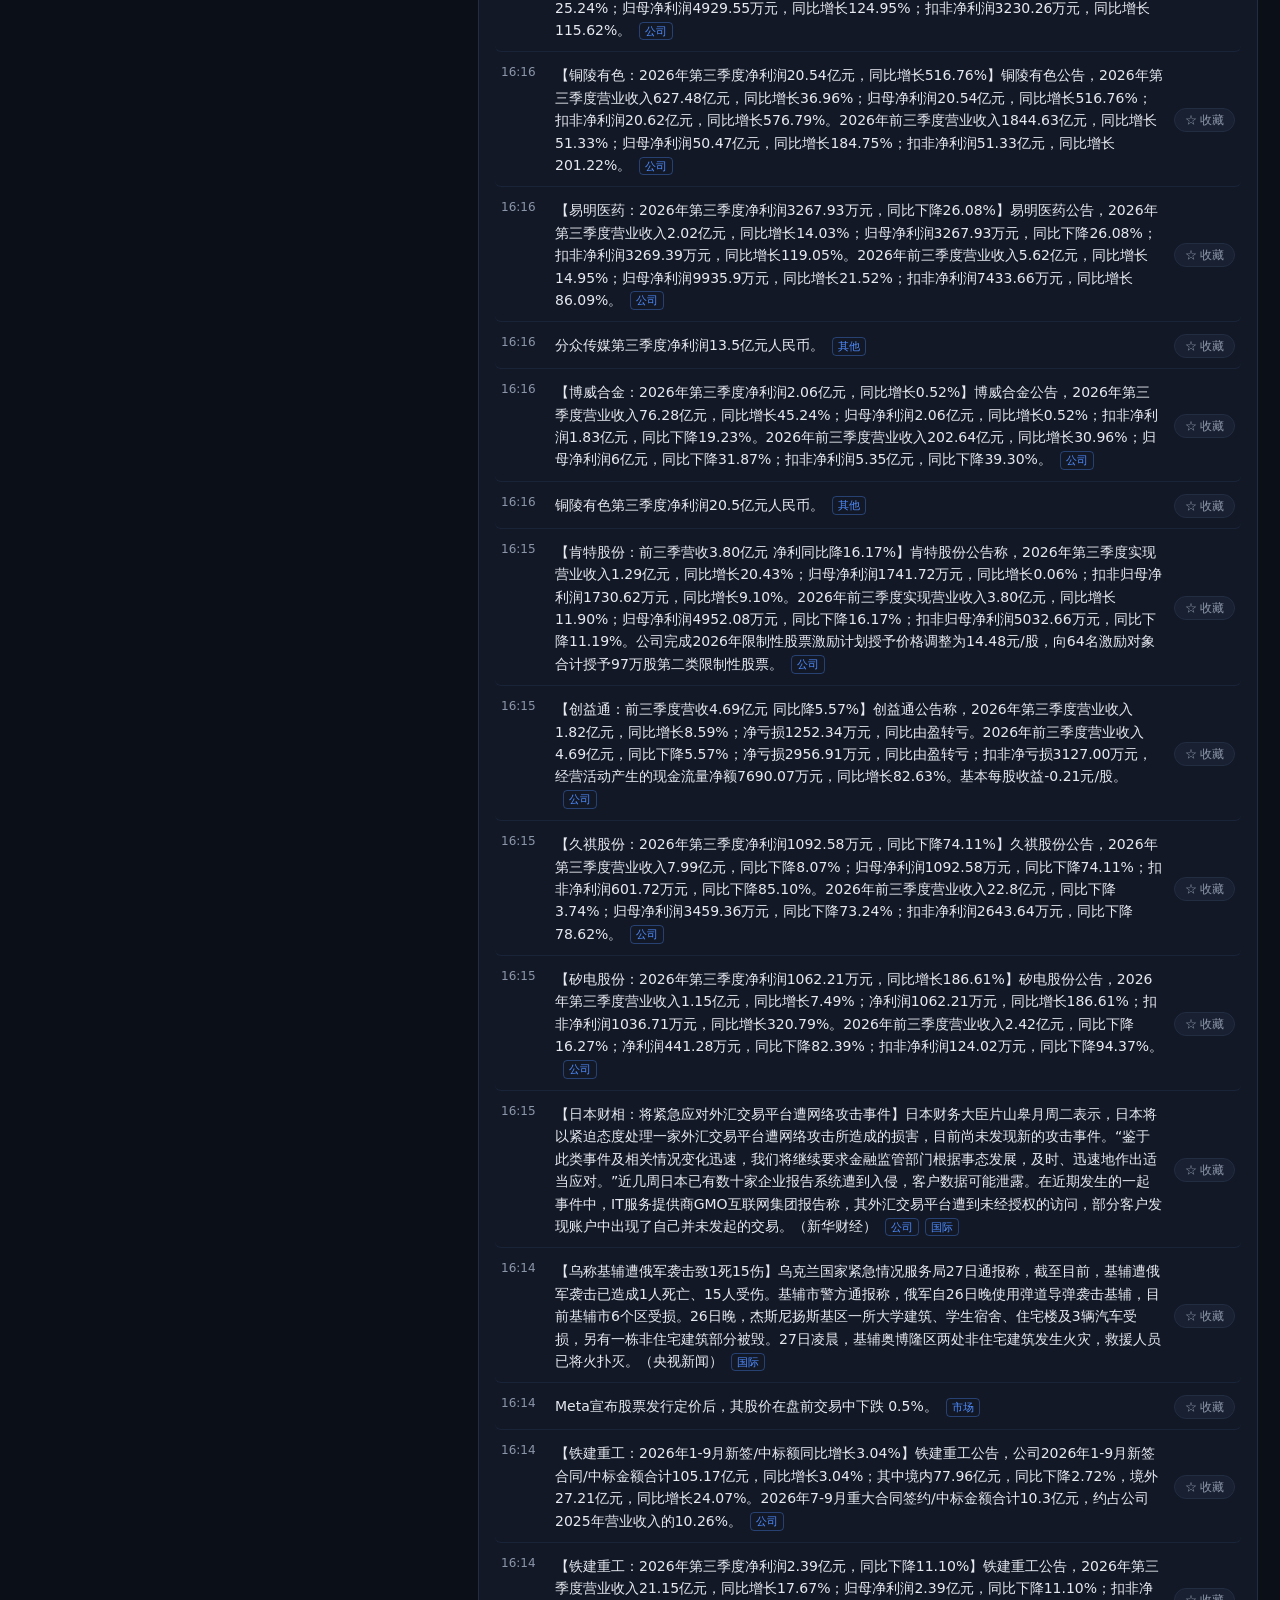
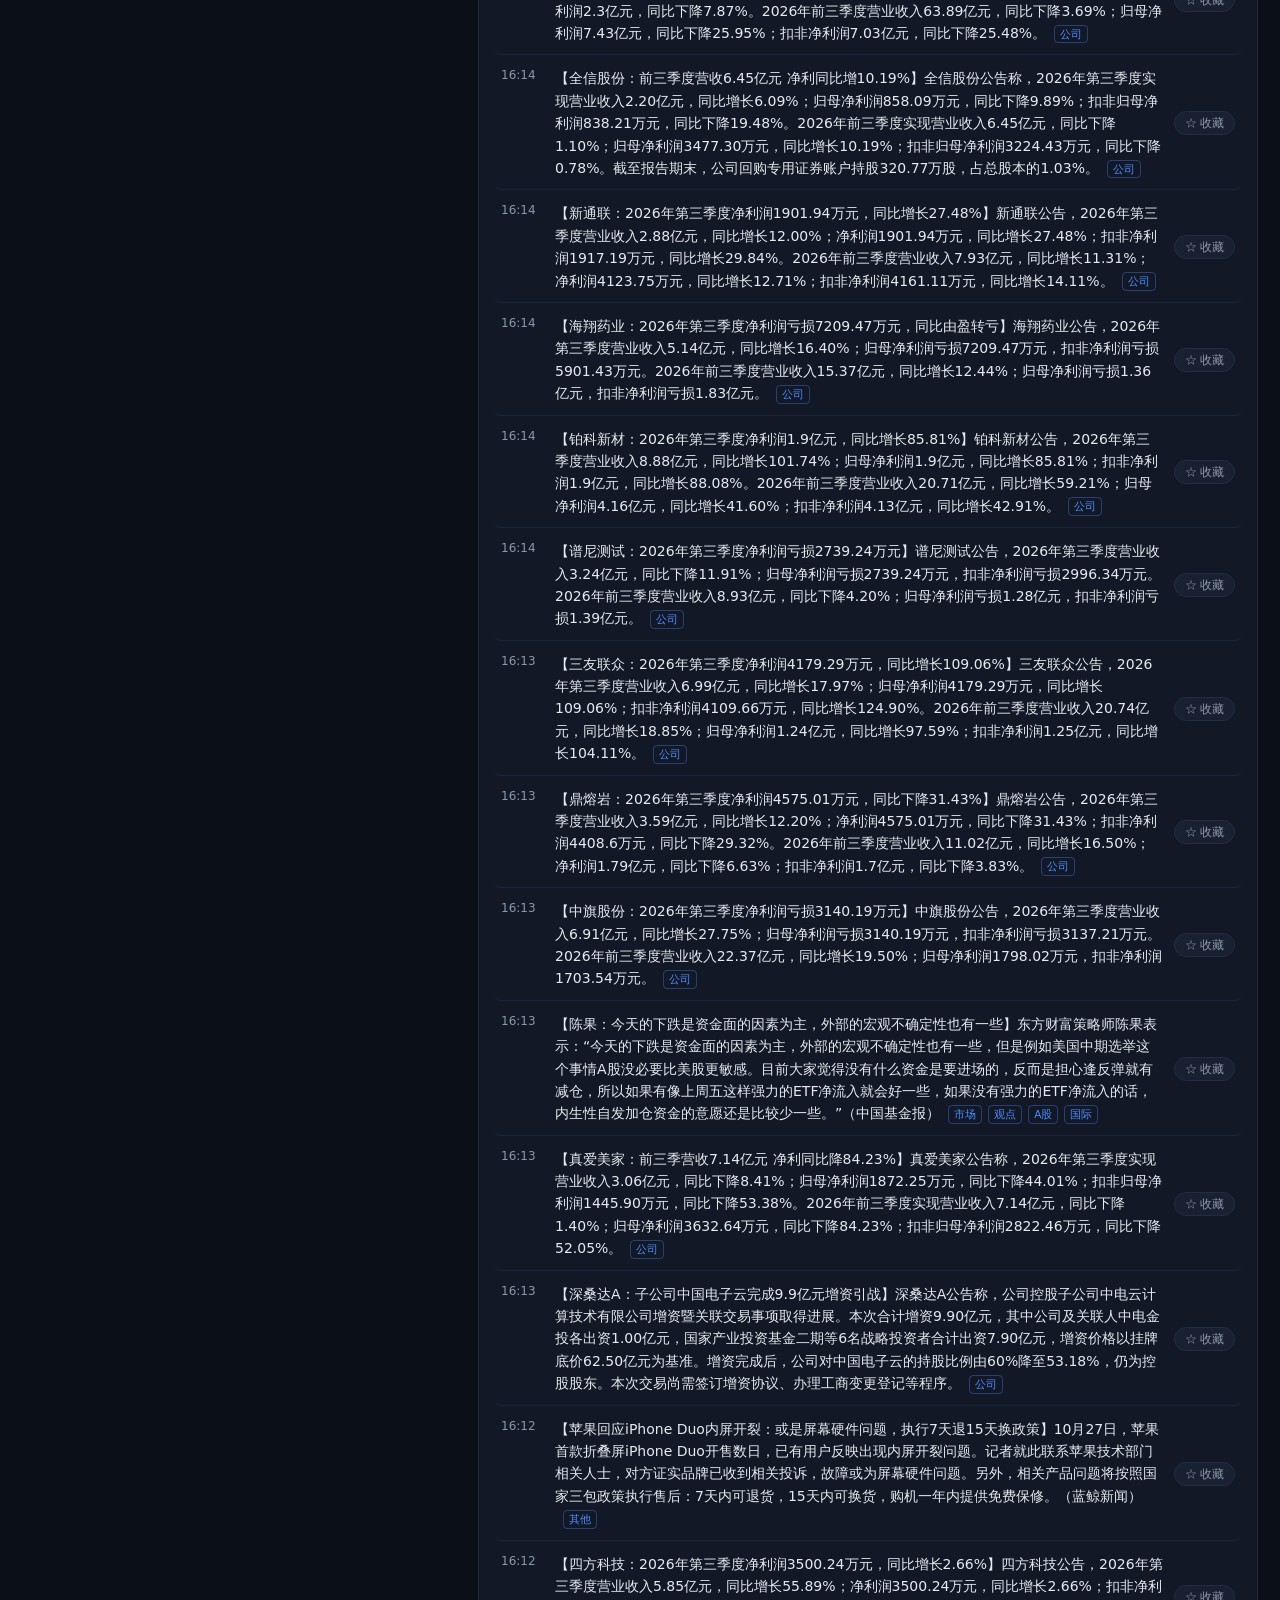
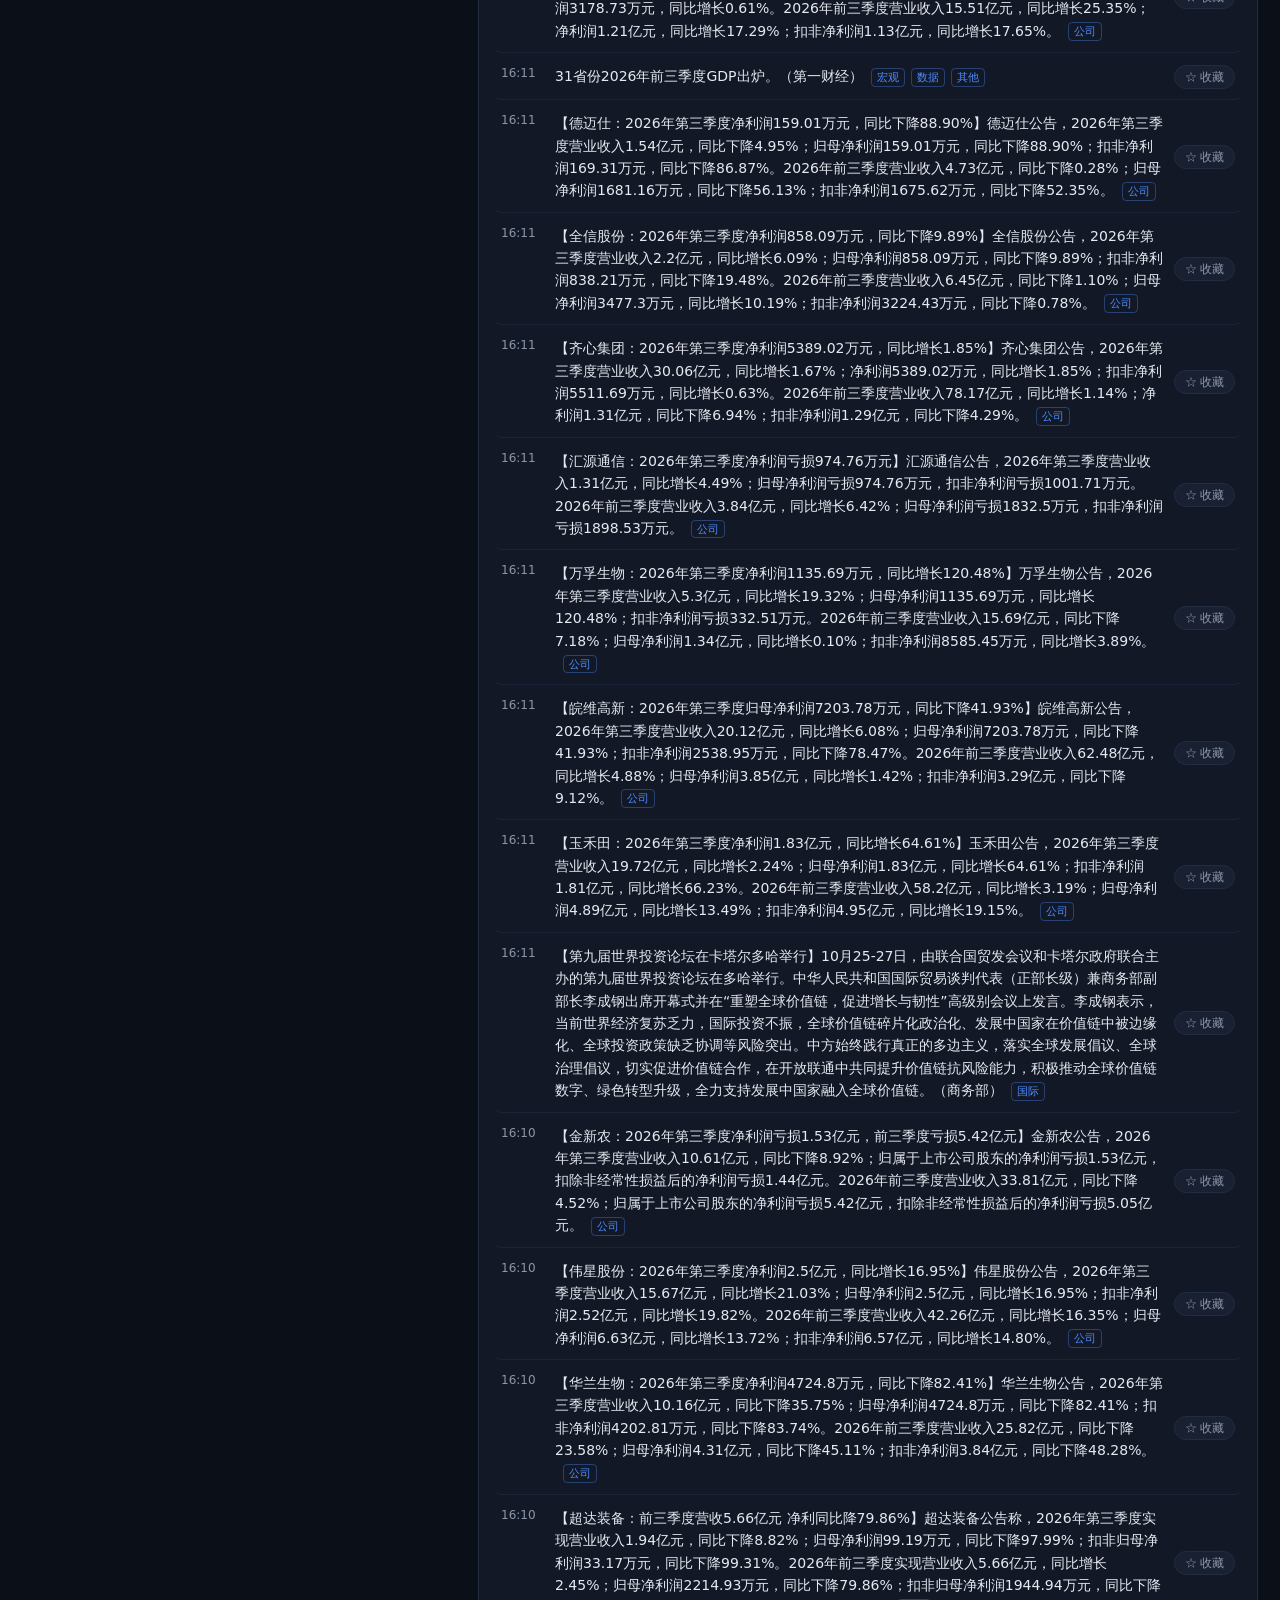
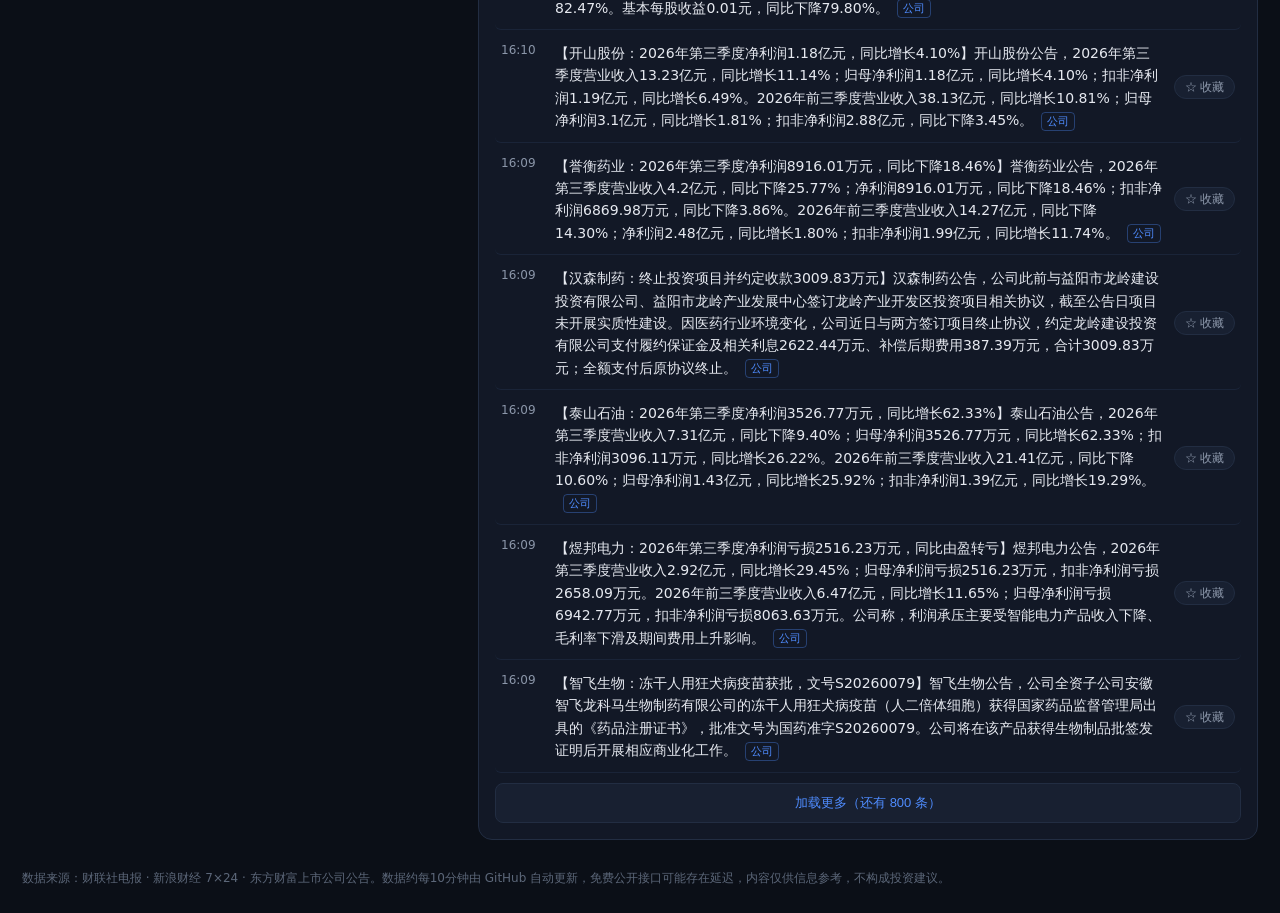
==== commit 5d45343e: "静态资源加版本号避免缓存" ====
--- a/docs/index.html
+++ b/docs/index.html
@@ -4,7 +4,7 @@
   <meta charset="utf-8">
   <meta name="viewport" content="width=device-width, initial-scale=1">
   <title>实时快讯 · 重要消息</title>
-  <link rel="stylesheet" href="style.css">
+  <link rel="stylesheet" href="style.css?v=2">
 </head>
 <body>
   <header class="topbar">
@@ -66,6 +66,6 @@
     <div class="ann-list drawer-list" id="announcements"></div>
   </aside>
 
-  <script src="app.js"></script>
+  <script src="app.js?v=2"></script>
 </body>
 </html>
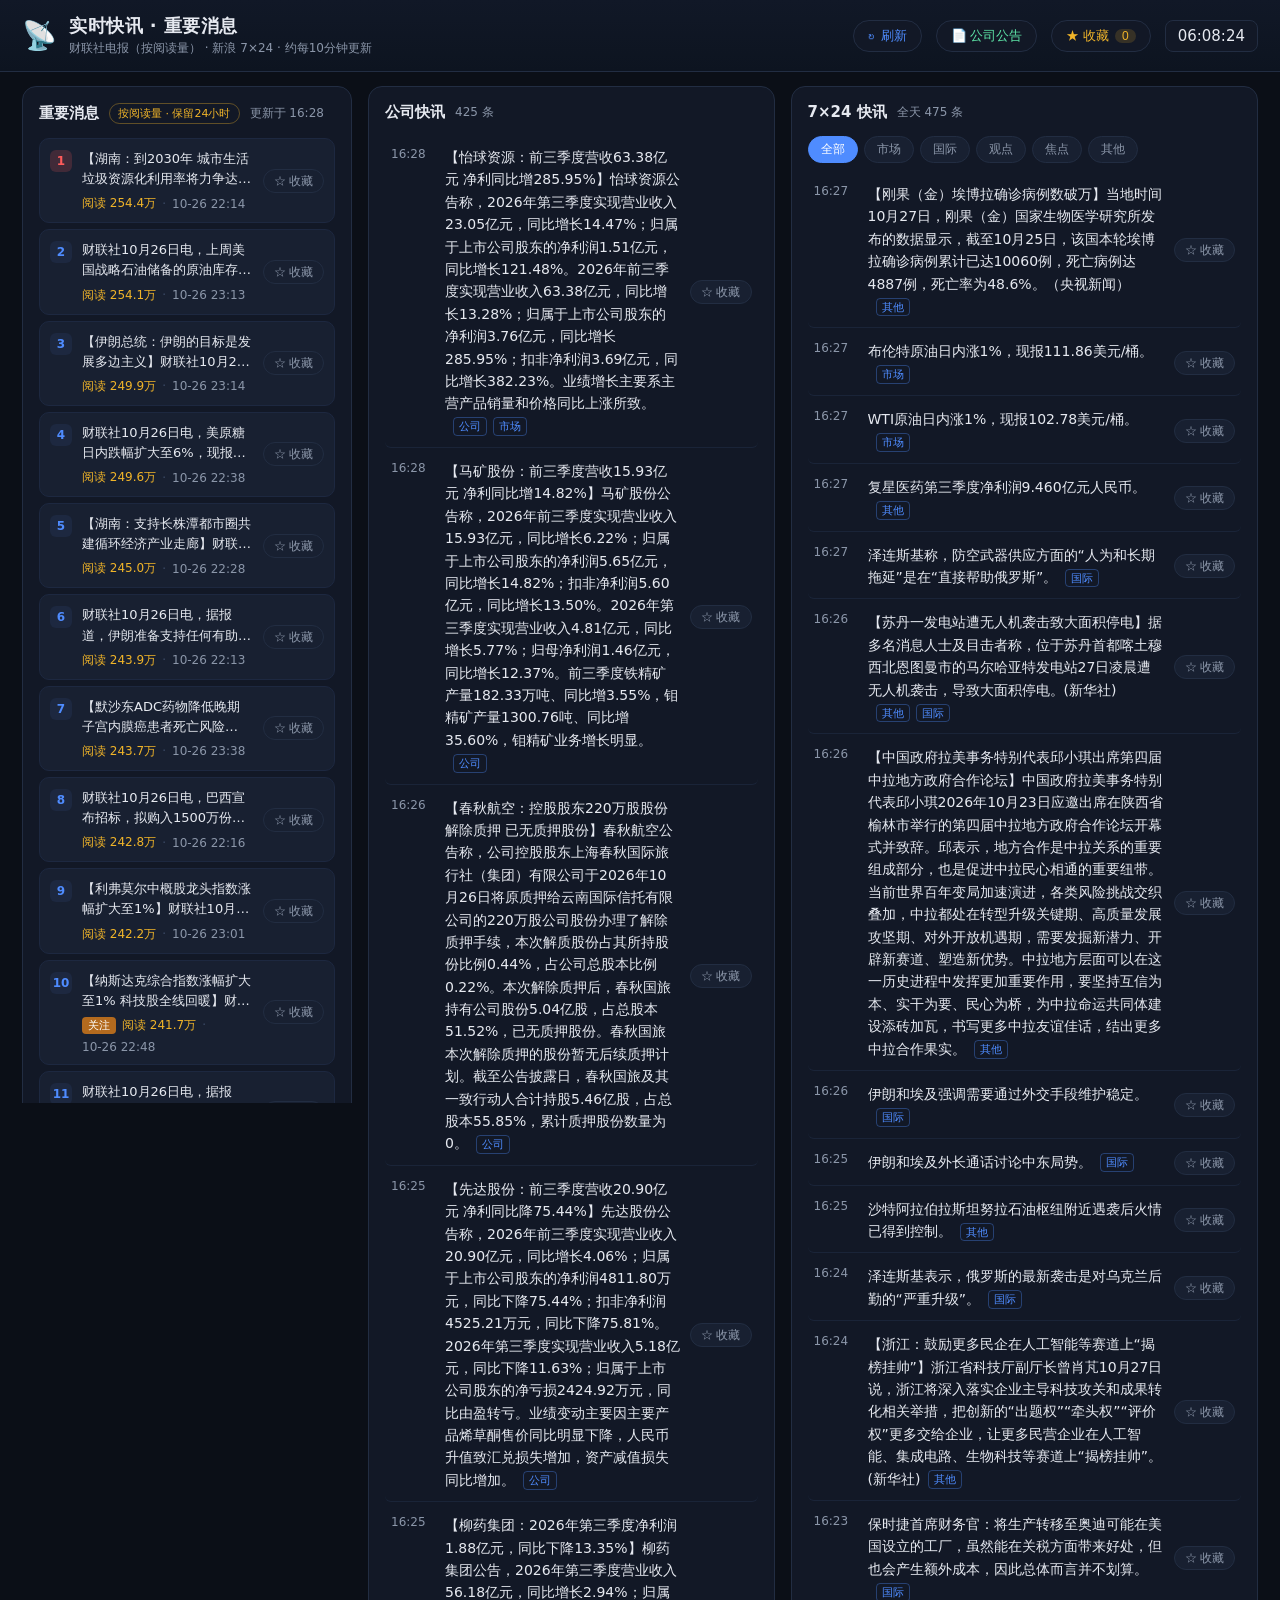
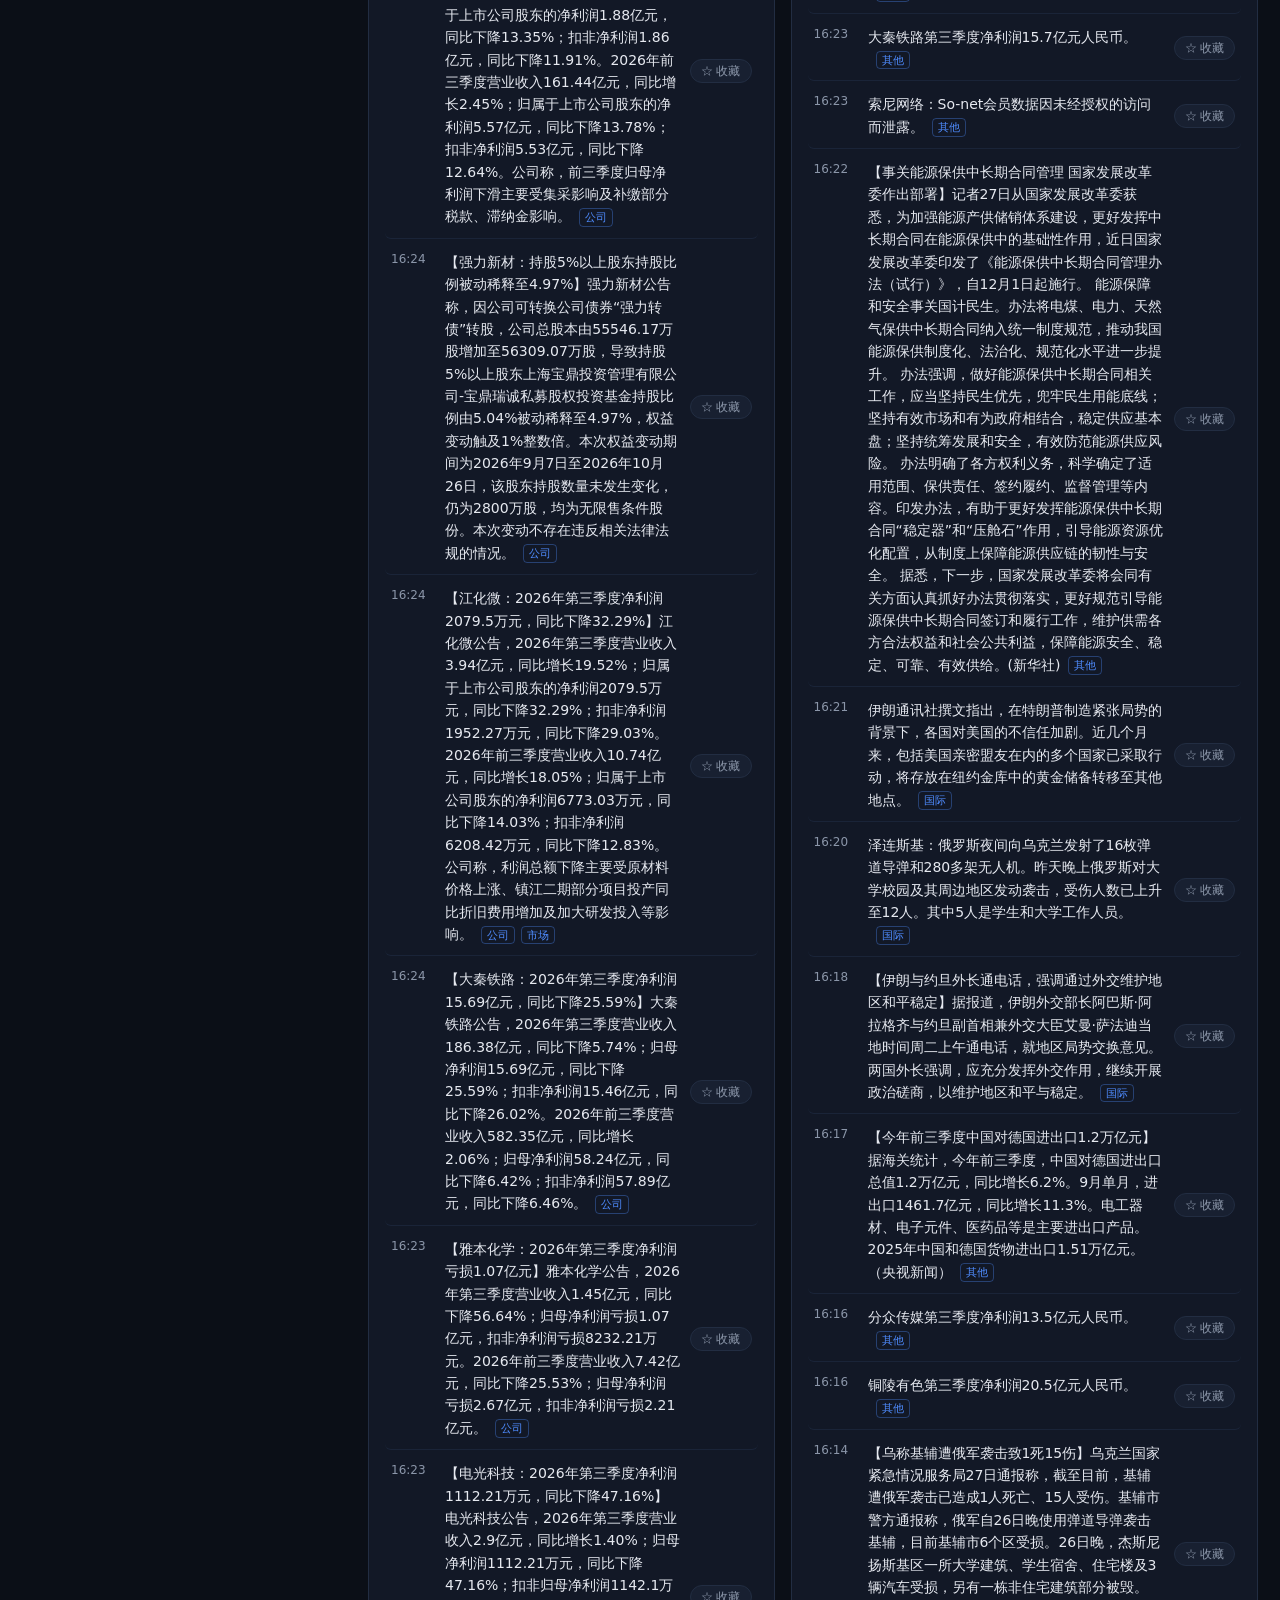
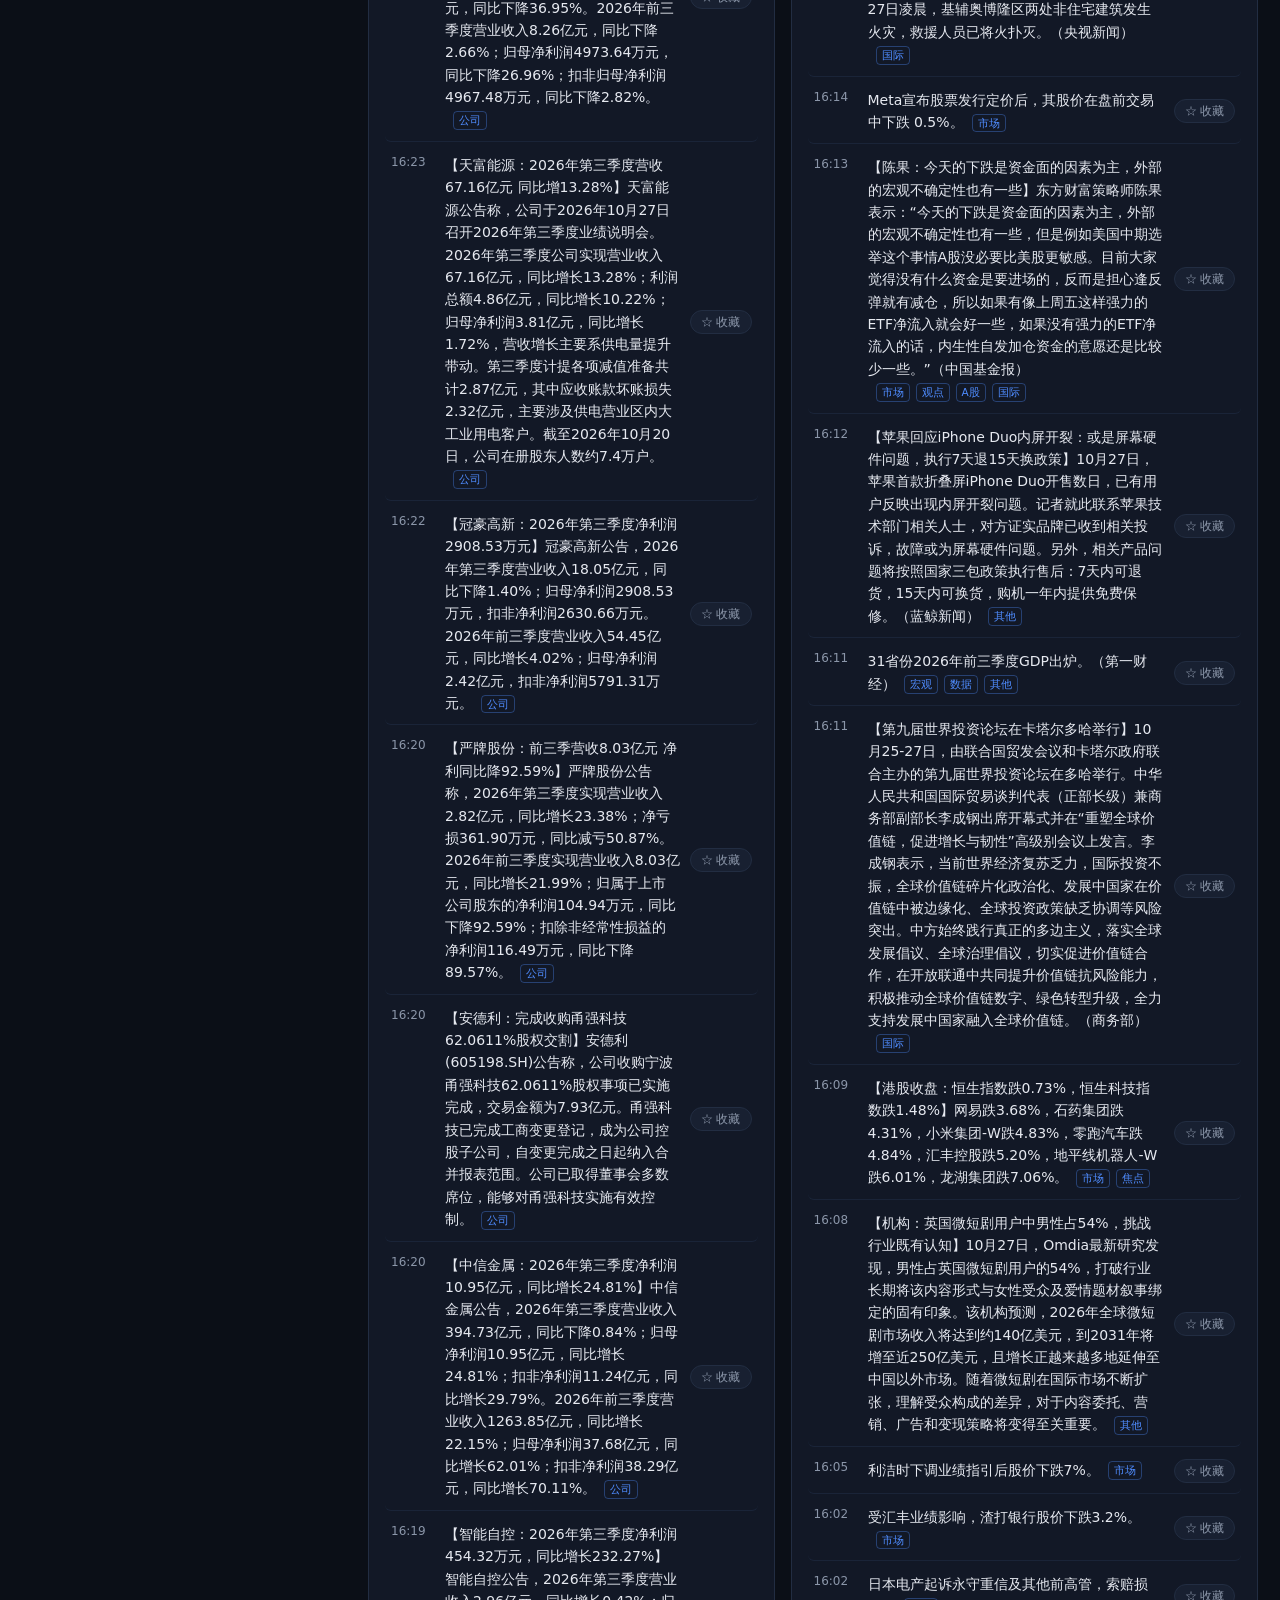
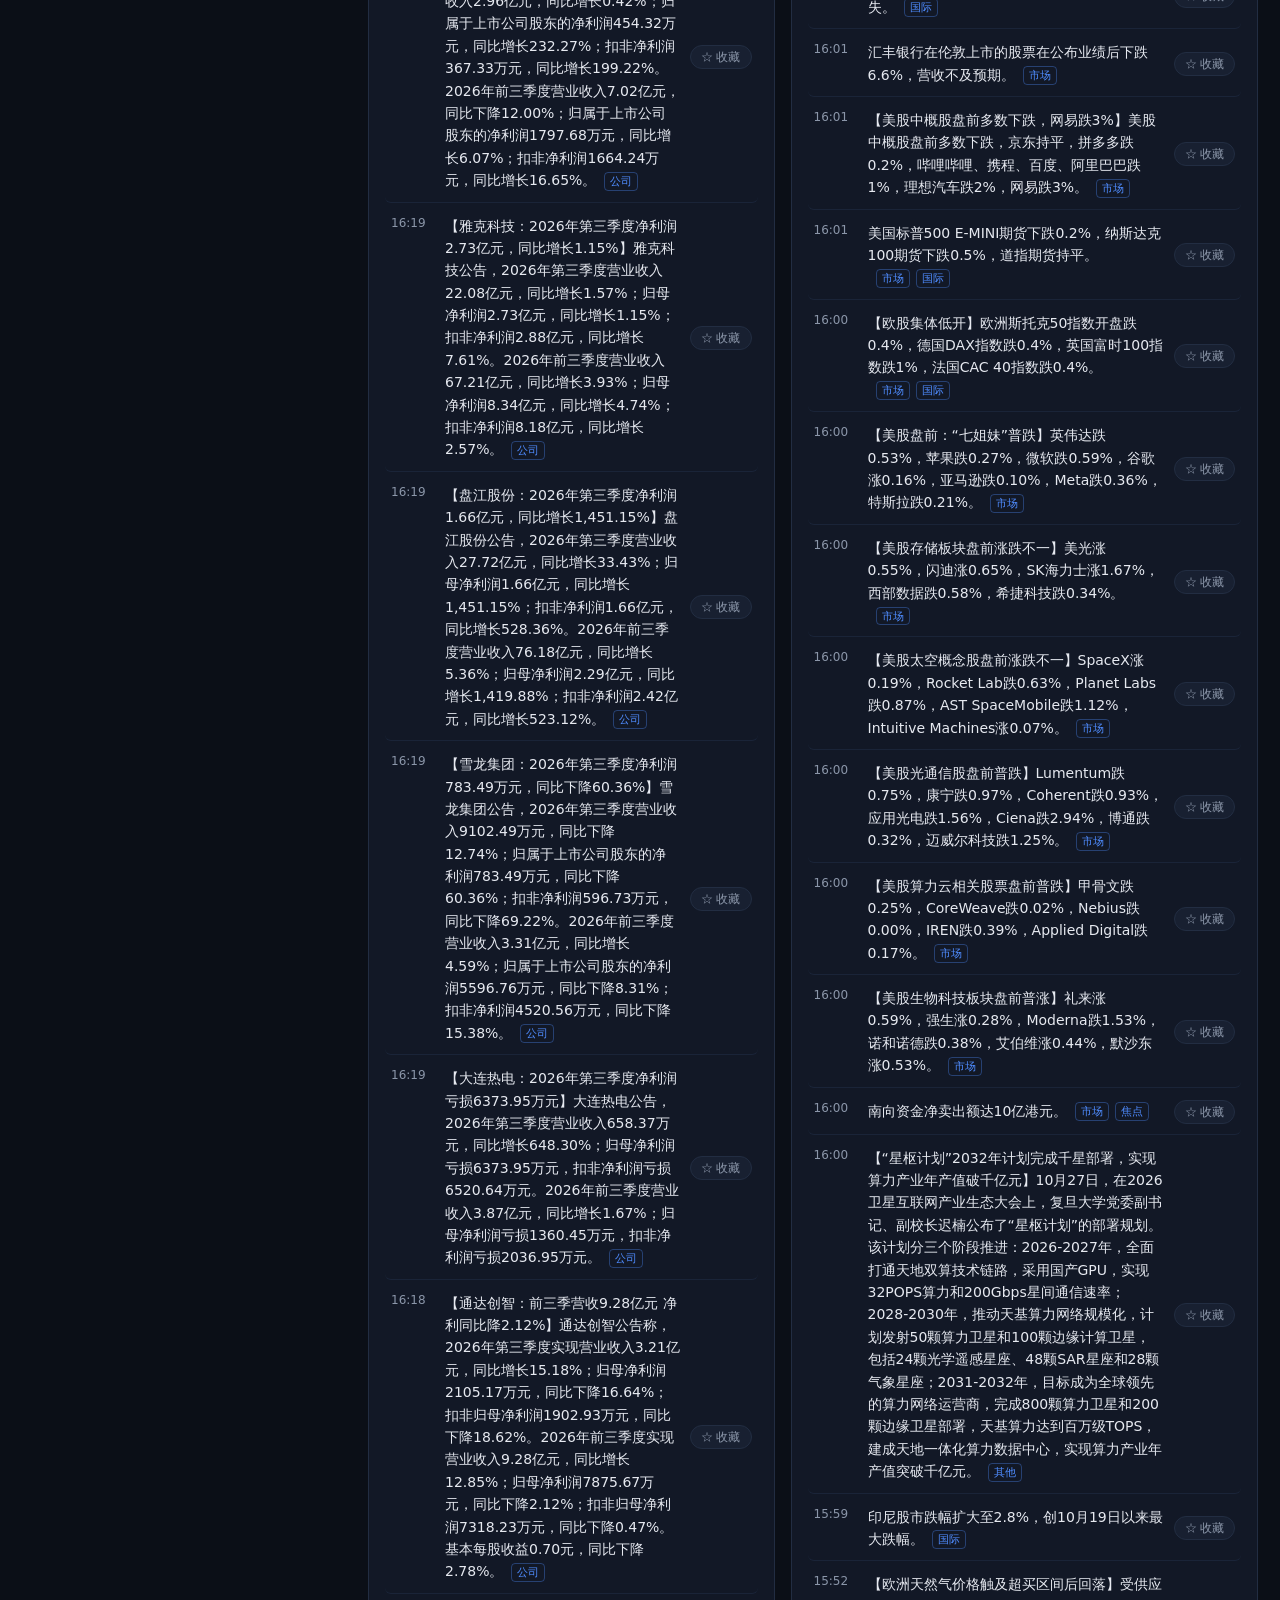
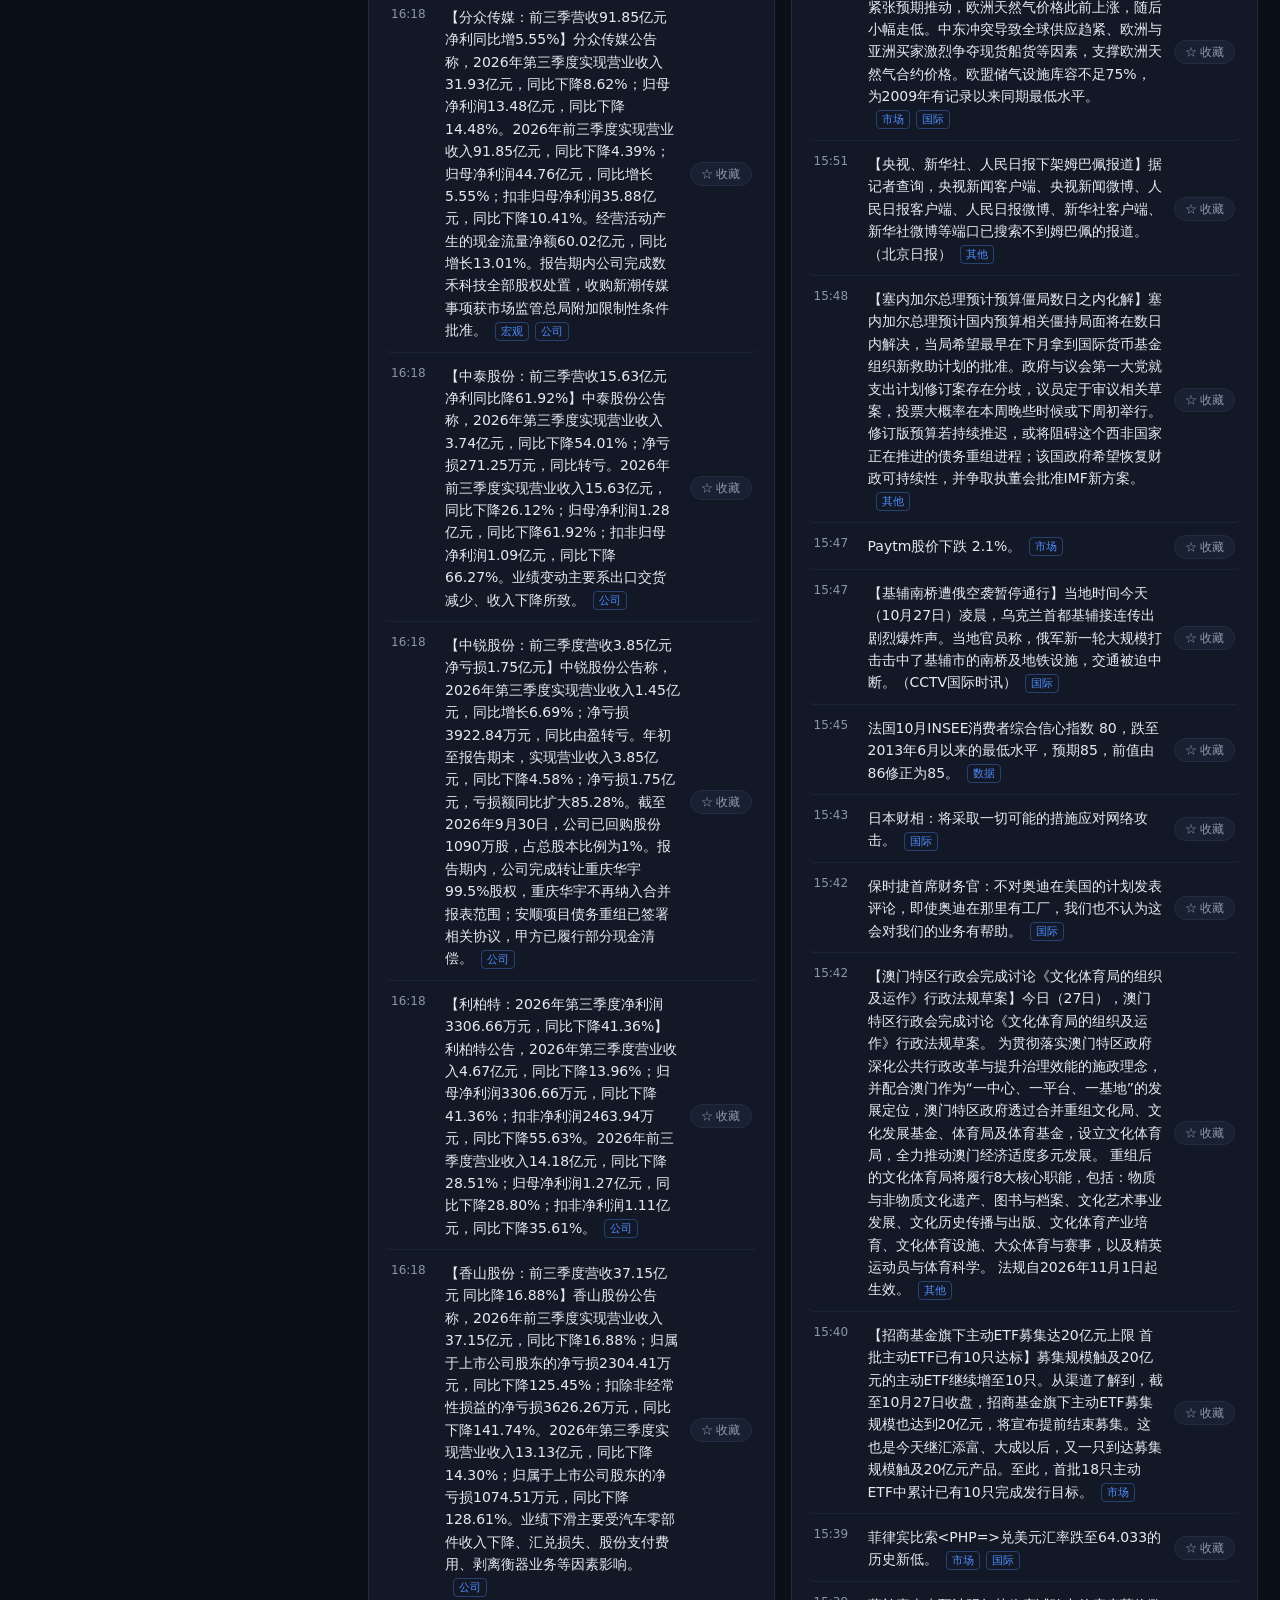
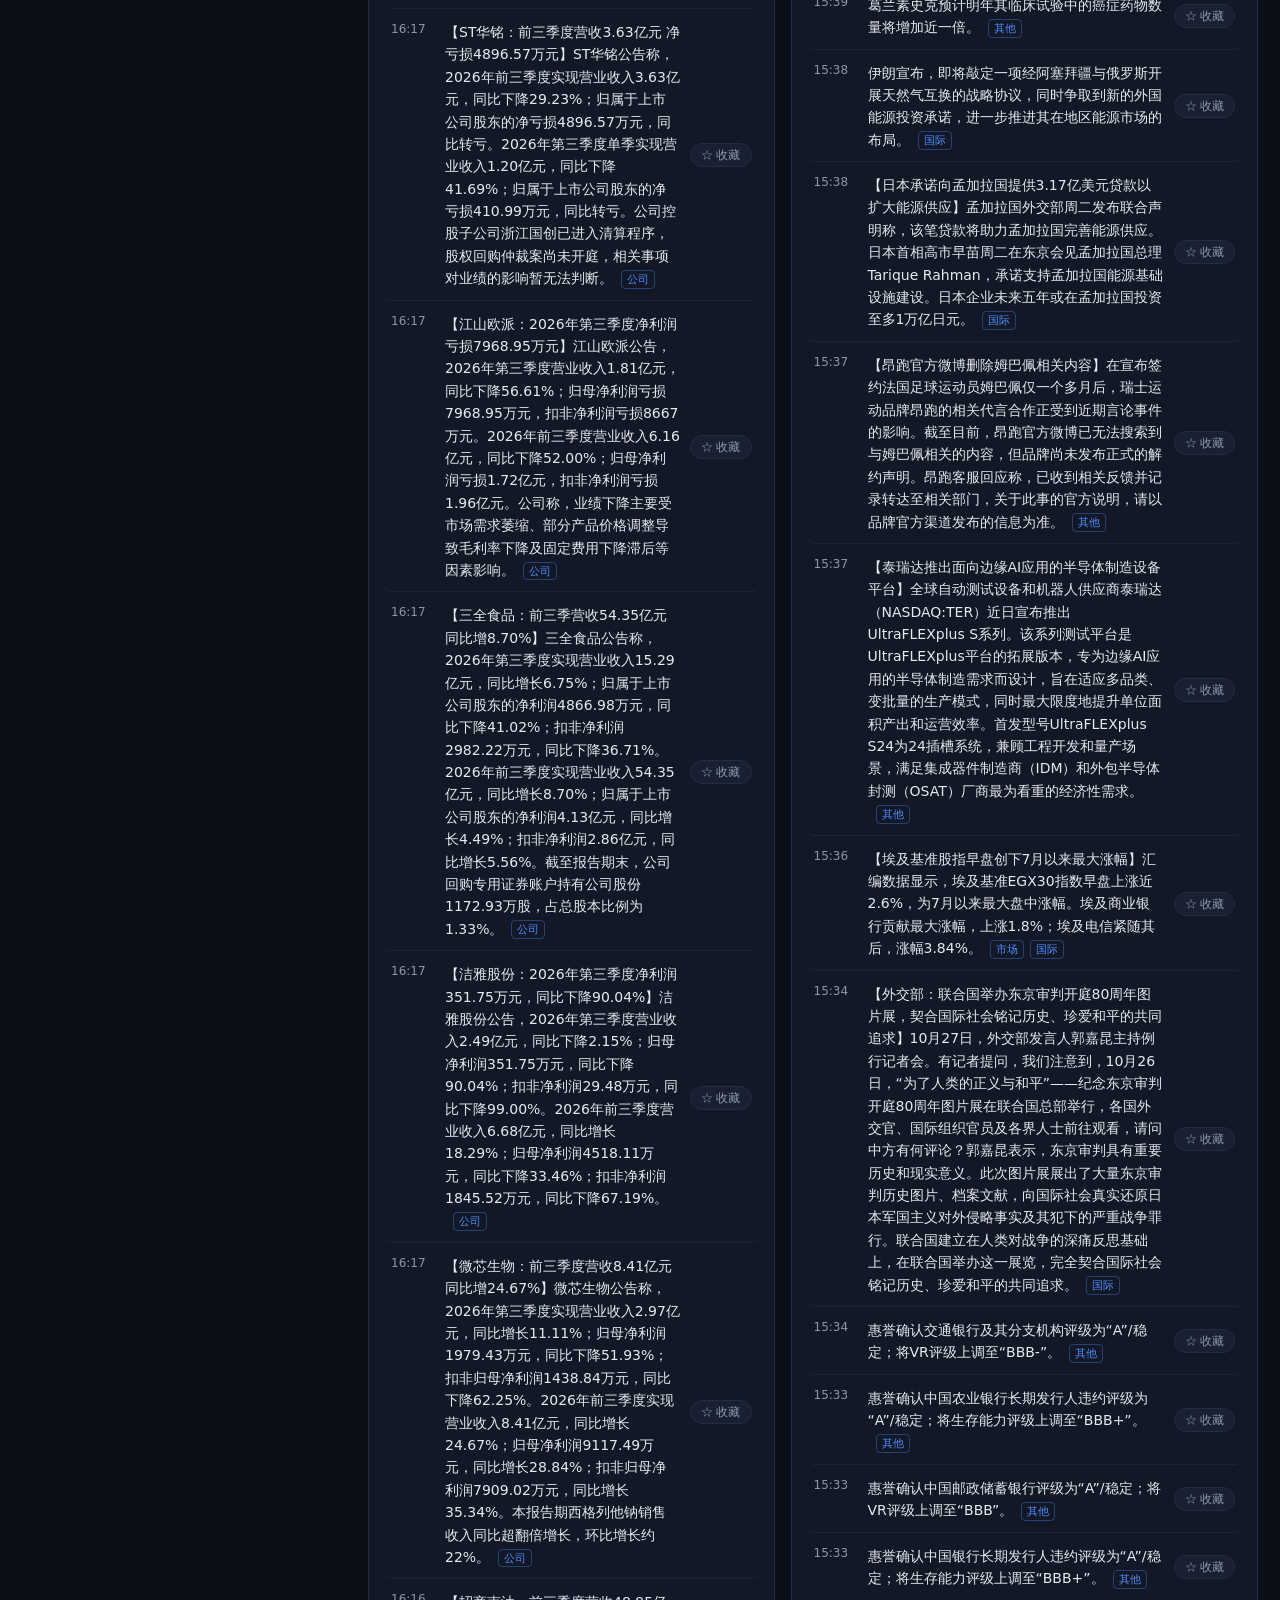
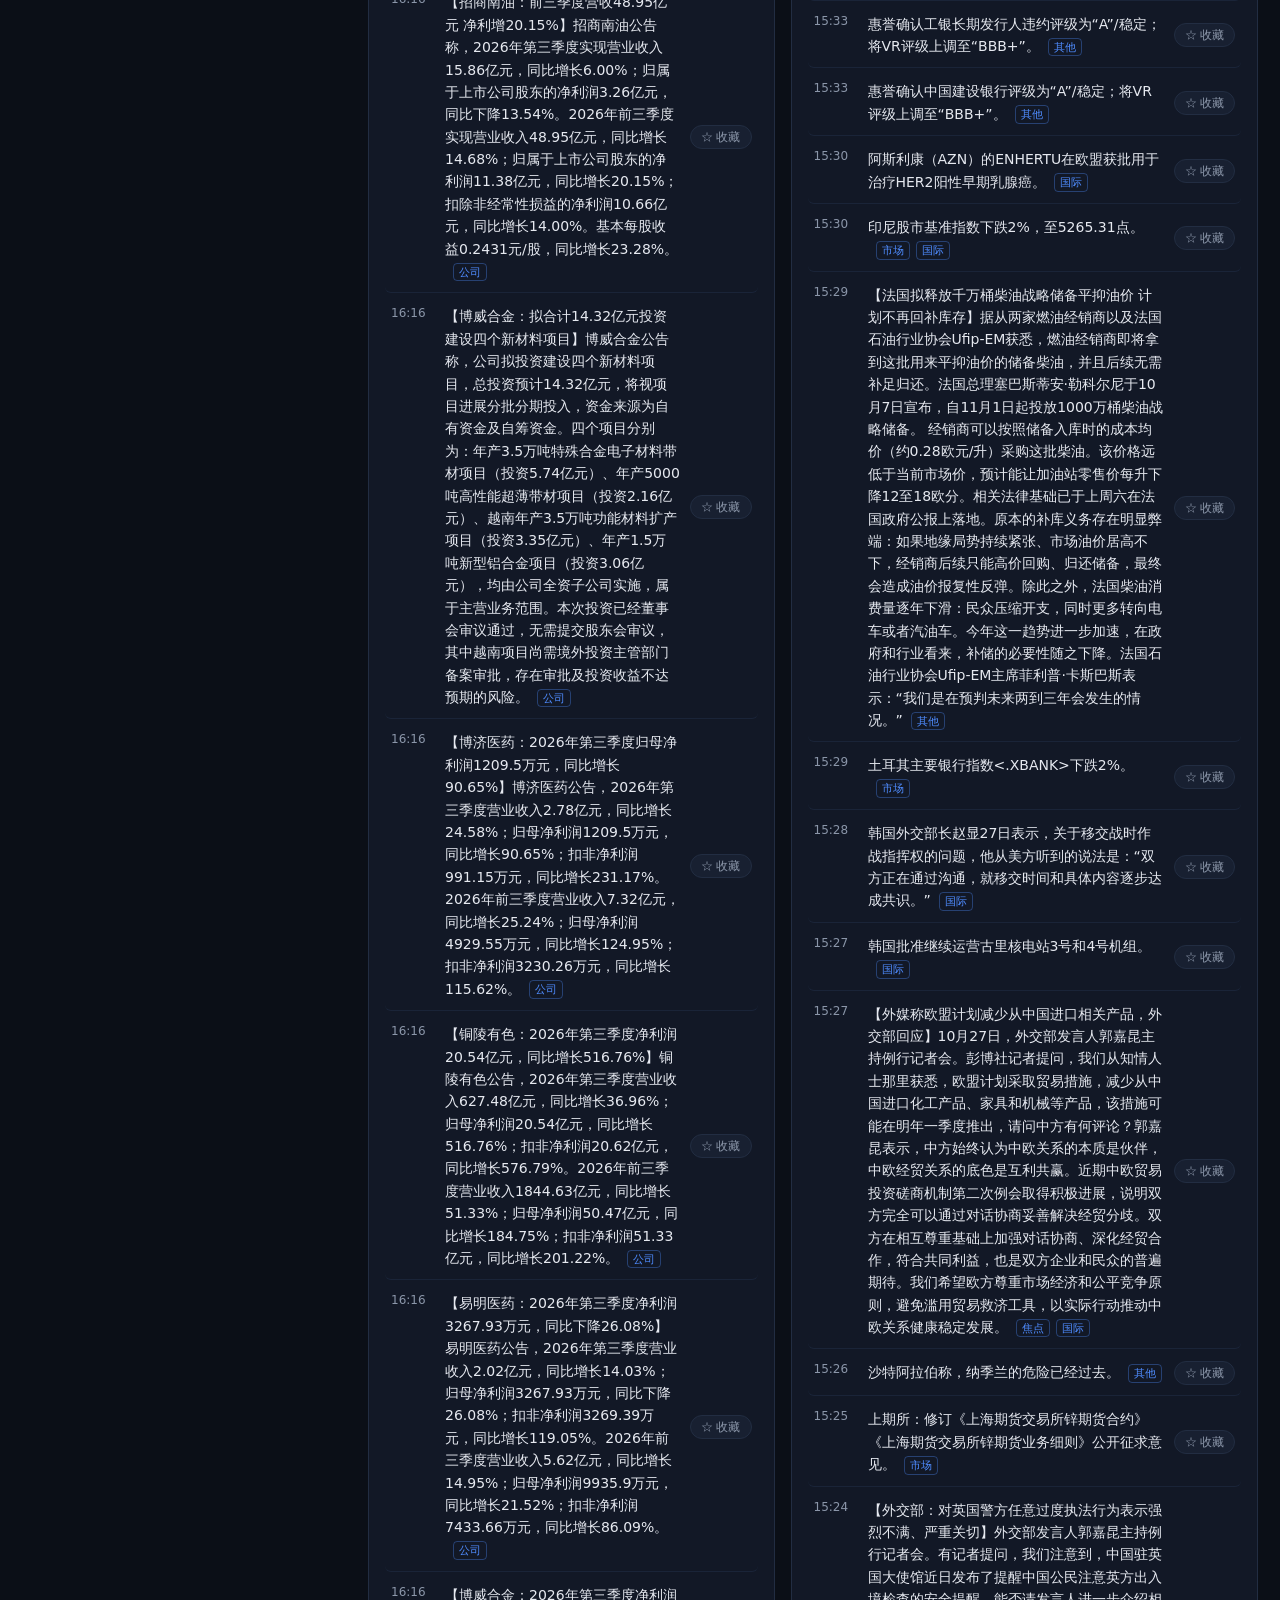
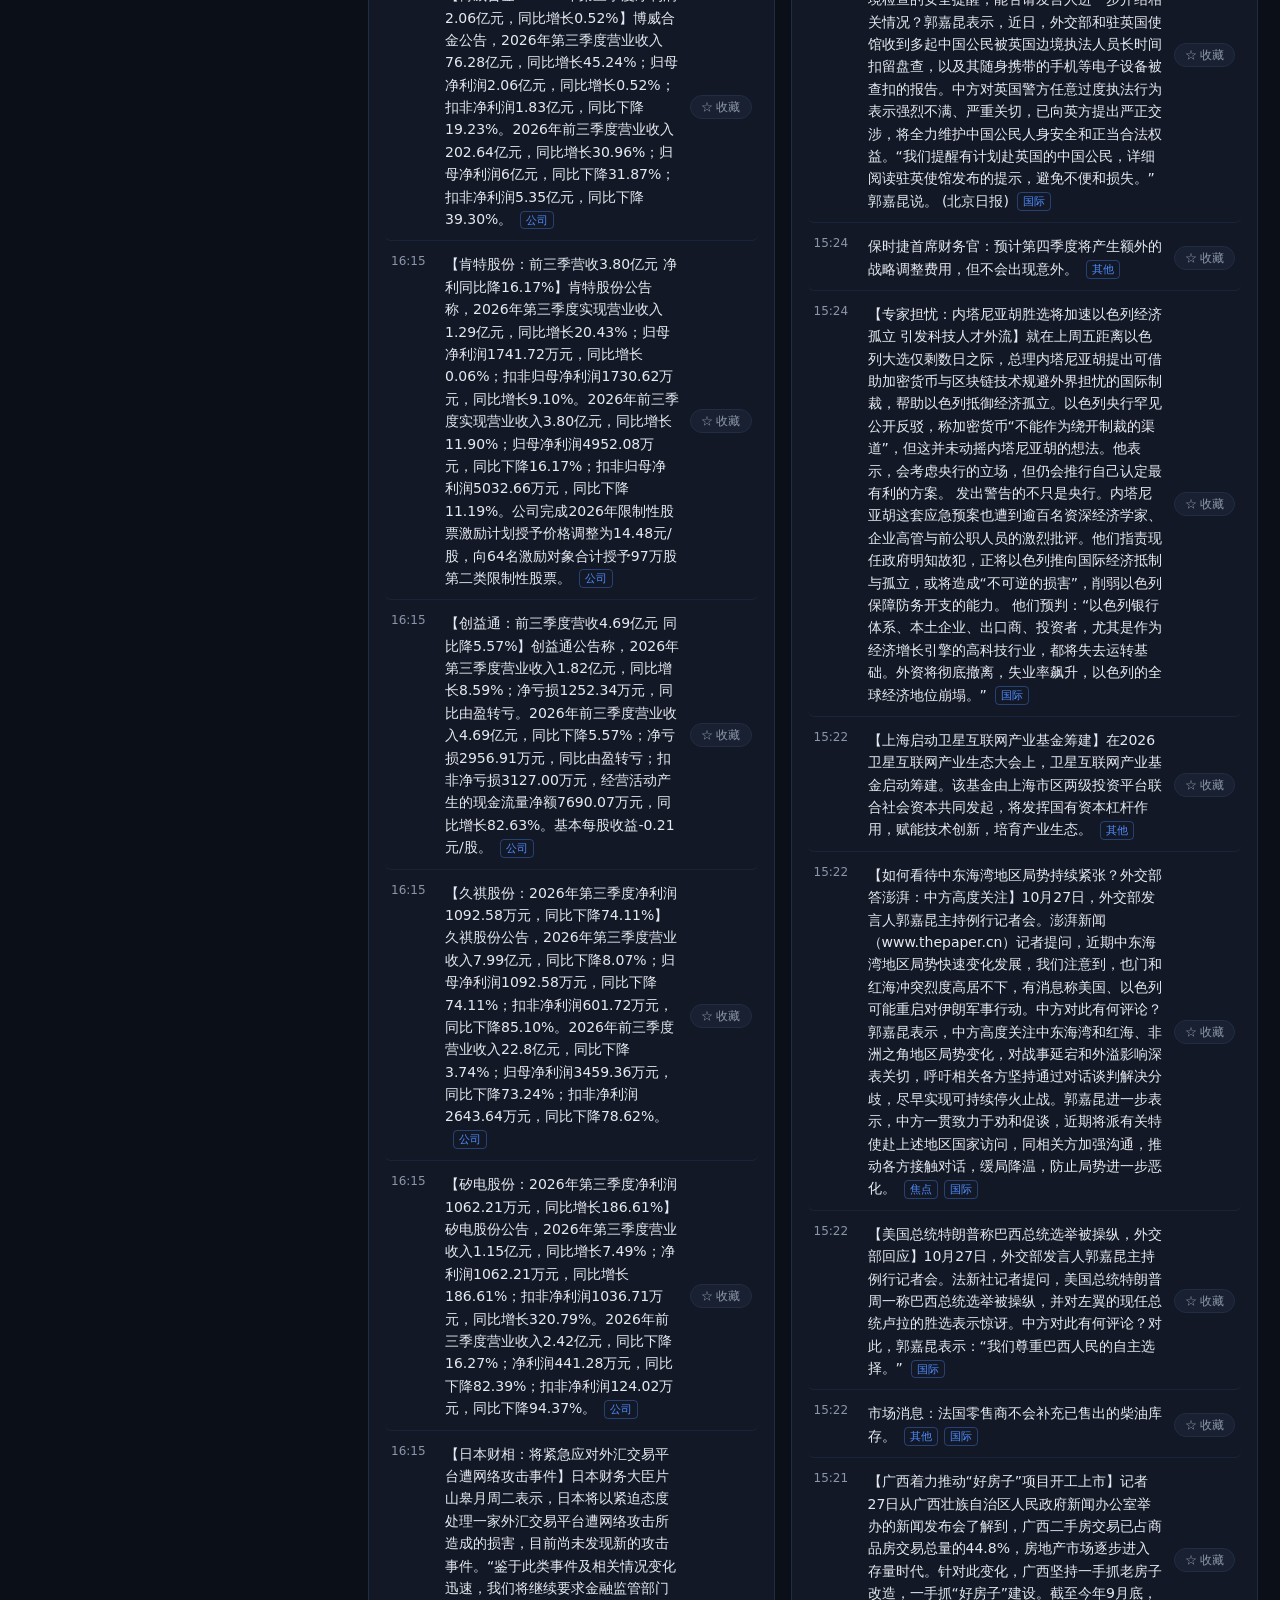
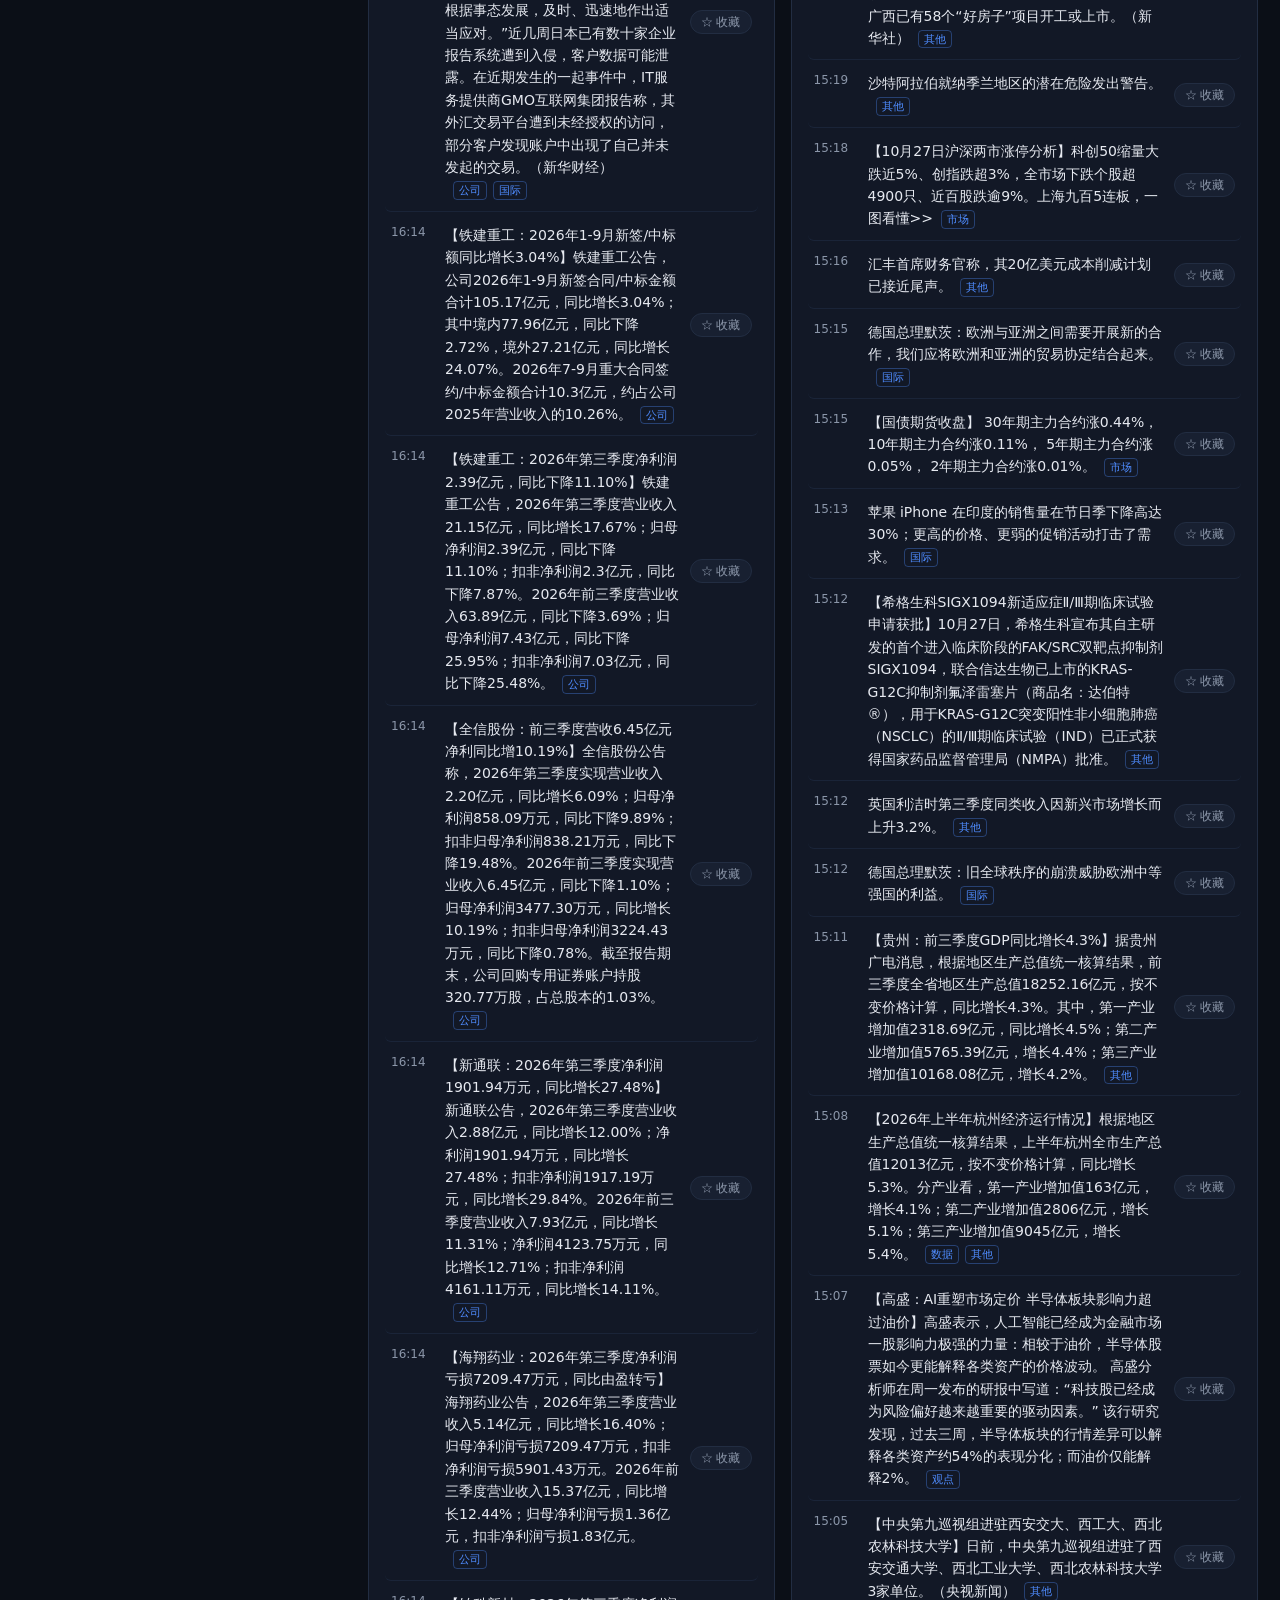
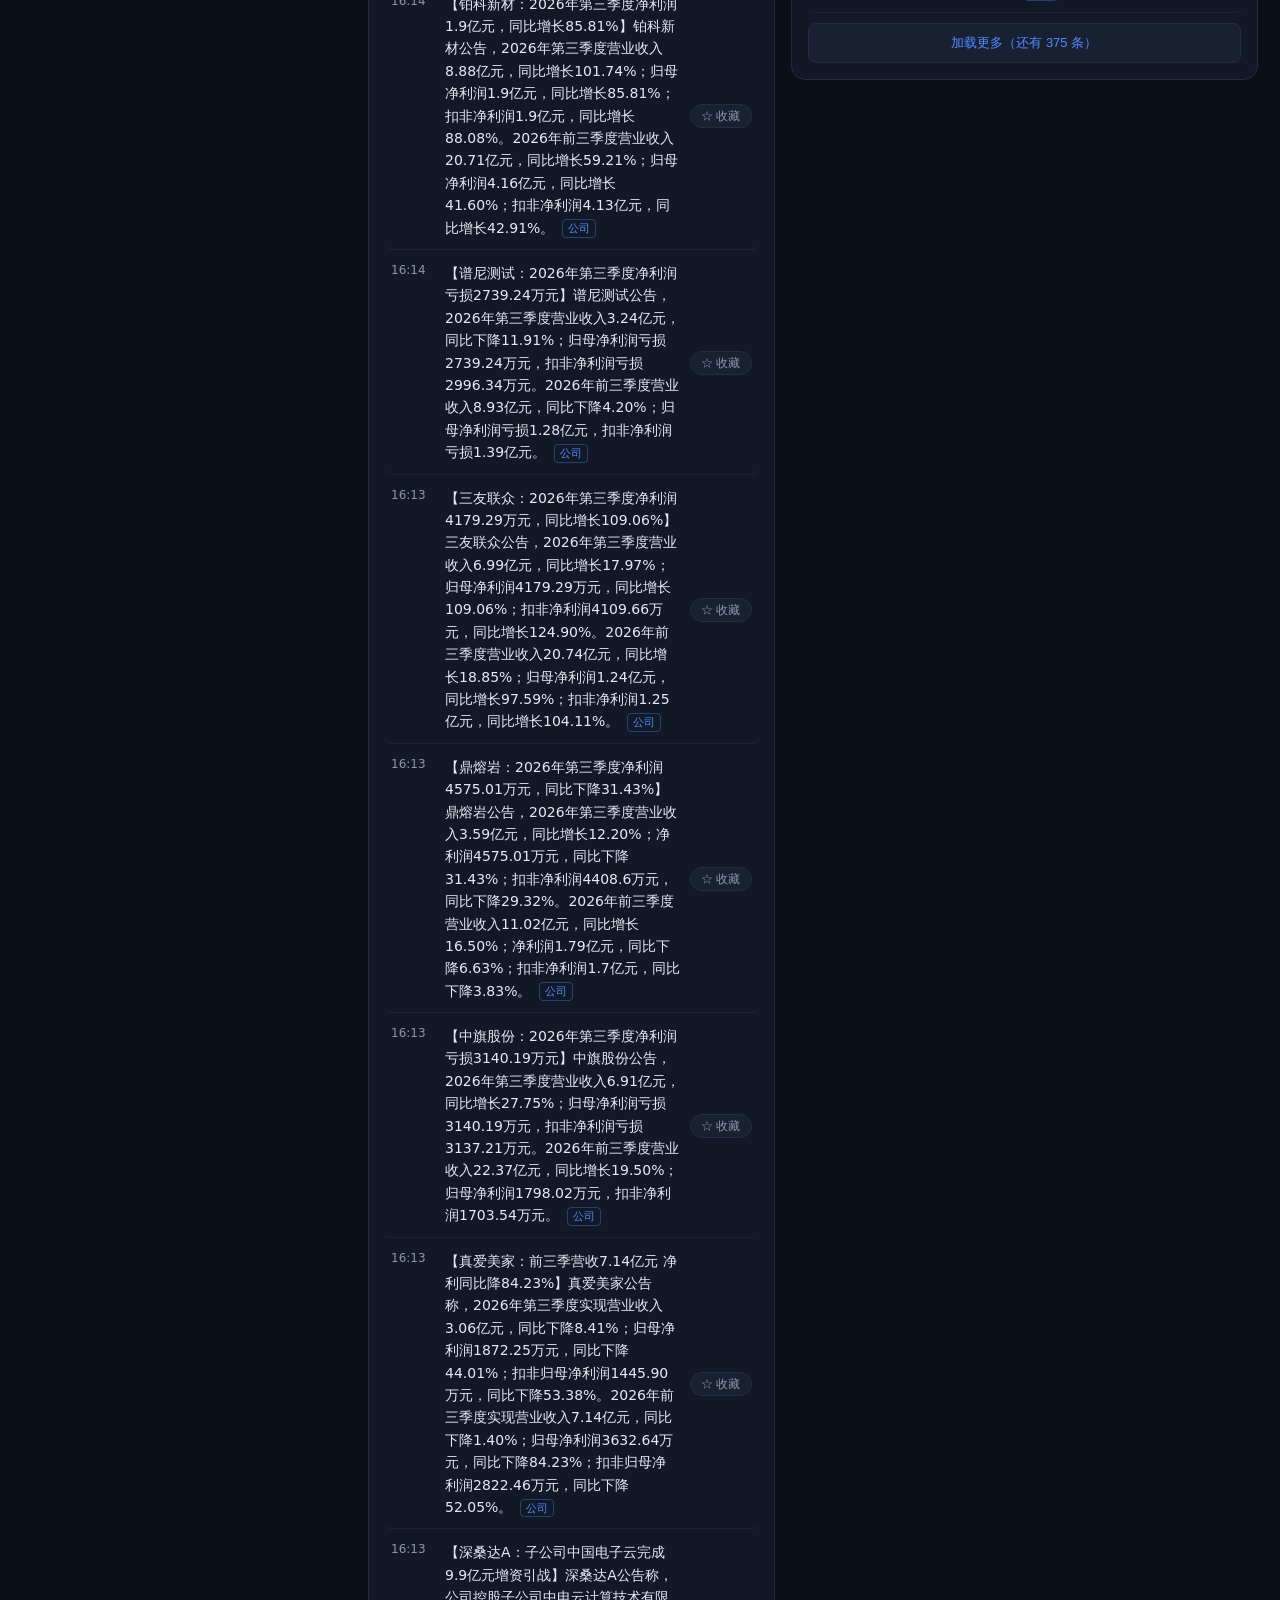
==== commit 1d8b4a75: "新增公司快讯栏 + 7x24分类筛选" ====
--- a/docs/index.html
+++ b/docs/index.html
@@ -4,7 +4,7 @@
   <meta charset="utf-8">
   <meta name="viewport" content="width=device-width, initial-scale=1">
   <title>实时快讯 · 重要消息</title>
-  <link rel="stylesheet" href="style.css?v=2">
+  <link rel="stylesheet" href="style.css?v=3">
 </head>
 <body>
   <header class="topbar">
@@ -33,11 +33,20 @@
       <div class="important" id="important"></div>
     </section>
 
+    <section class="panel company-panel">
+      <div class="panel-head">
+        <h2>公司快讯</h2>
+        <span class="updated" id="company-updated">--</span>
+      </div>
+      <div class="news" id="company"></div>
+    </section>
+
     <section class="panel news-panel">
       <div class="panel-head">
         <h2>7×24 快讯</h2>
         <span class="updated" id="news-updated">--</span>
       </div>
+      <div class="news-filters" id="news-filters"></div>
       <div class="news" id="news"></div>
     </section>
   </main>
@@ -66,6 +75,6 @@
     <div class="ann-list drawer-list" id="announcements"></div>
   </aside>
 
-  <script src="app.js?v=2"></script>
+  <script src="app.js?v=3"></script>
 </body>
 </html>
--- a/docs/style.css
+++ b/docs/style.css
@@ -114,7 +114,7 @@
   margin: 0 auto;
   padding: 14px 22px 30px;
   display: grid;
-  grid-template-columns: minmax(340px, 440px) 1fr;
+  grid-template-columns: 330px minmax(300px, 1fr) minmax(320px, 1.15fr);
   gap: 16px;
   align-items: start;
 }
@@ -285,6 +285,23 @@
   font-size: 13px;
 }
 .load-more:hover { border-color: rgba(79,140,255,.5); }
+.news-filters {
+  display: flex;
+  flex-wrap: wrap;
+  gap: 6px;
+  margin-bottom: 10px;
+}
+.filter-btn {
+  background: var(--panel-2);
+  border: 1px solid var(--border);
+  color: var(--muted);
+  border-radius: 999px;
+  padding: 4px 12px;
+  font-size: 12px;
+  cursor: pointer;
+}
+.filter-btn:hover { color: var(--text); border-color: #3a4a6b; }
+.filter-btn.active { color: #fff; background: var(--accent); border-color: var(--accent); }
 
 /* 上市公司公告 */
 .ann-list { display: flex; flex-direction: column; gap: 2px; }
